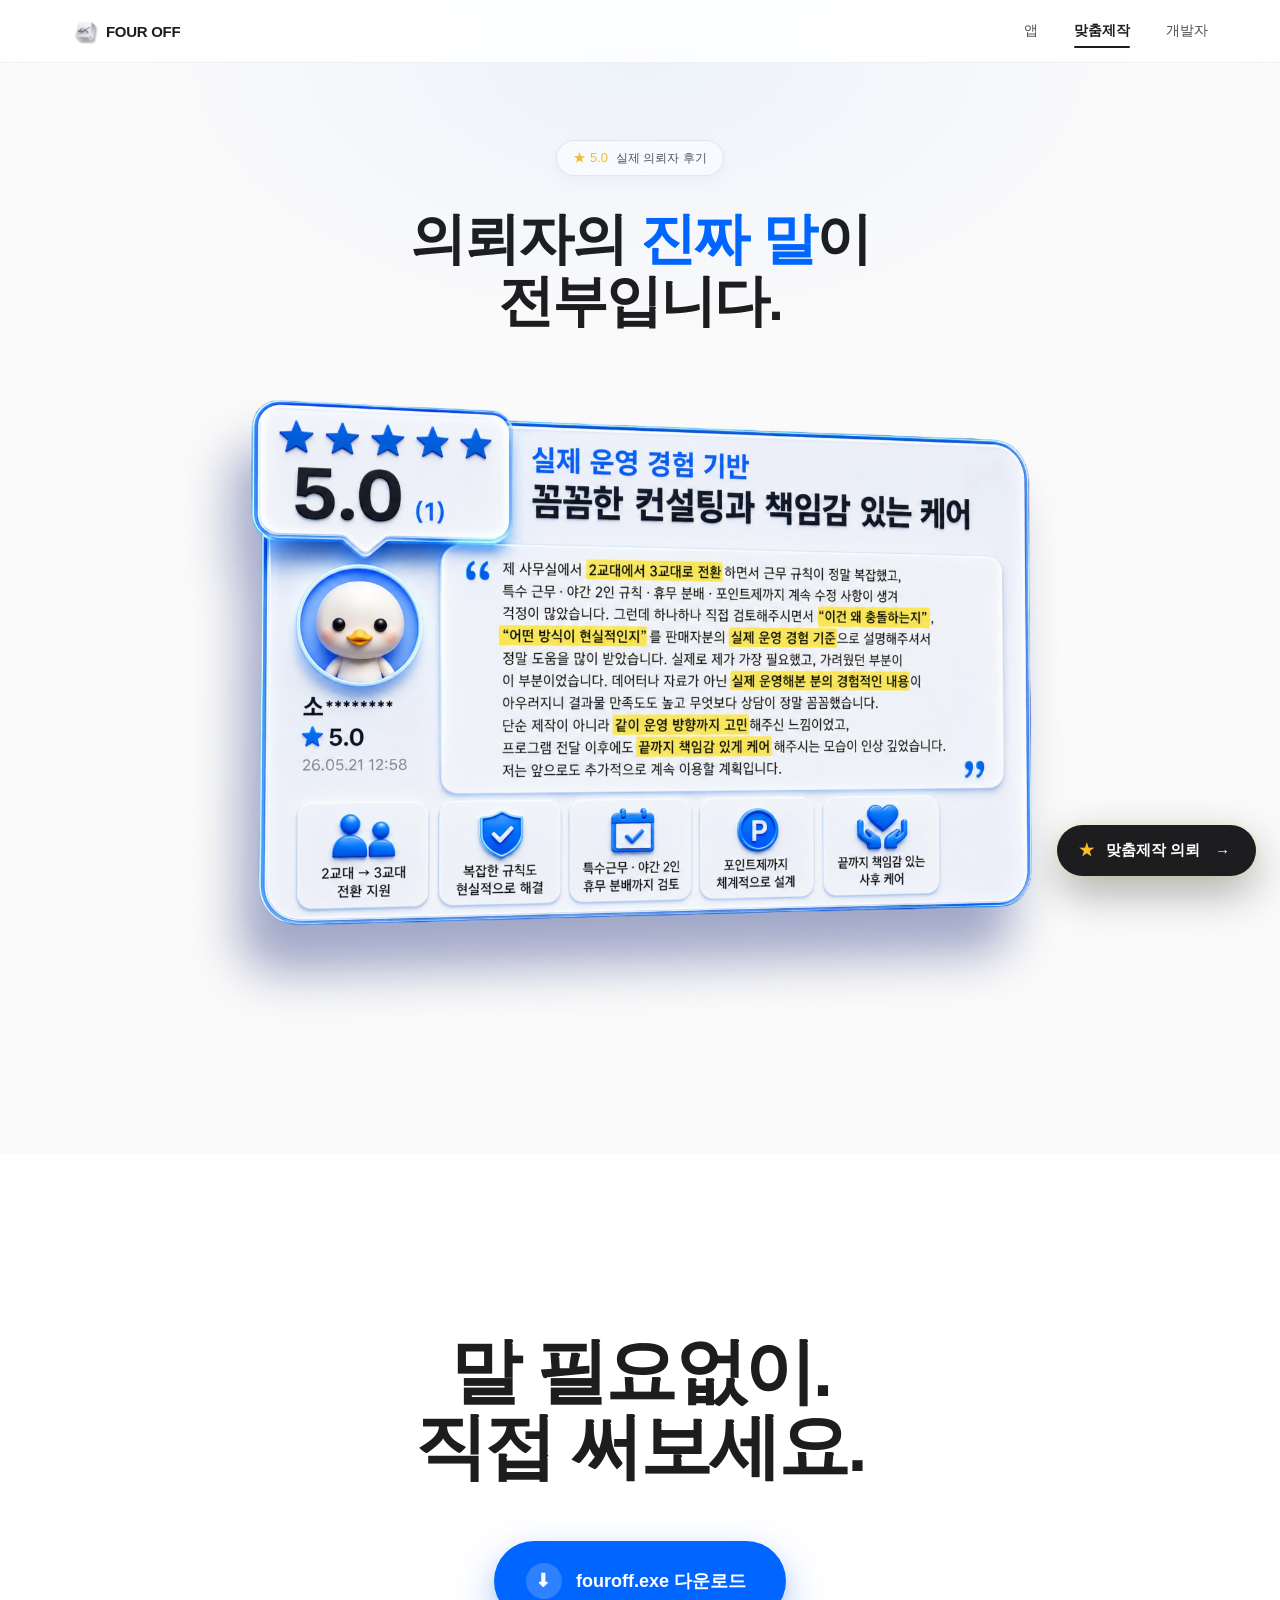
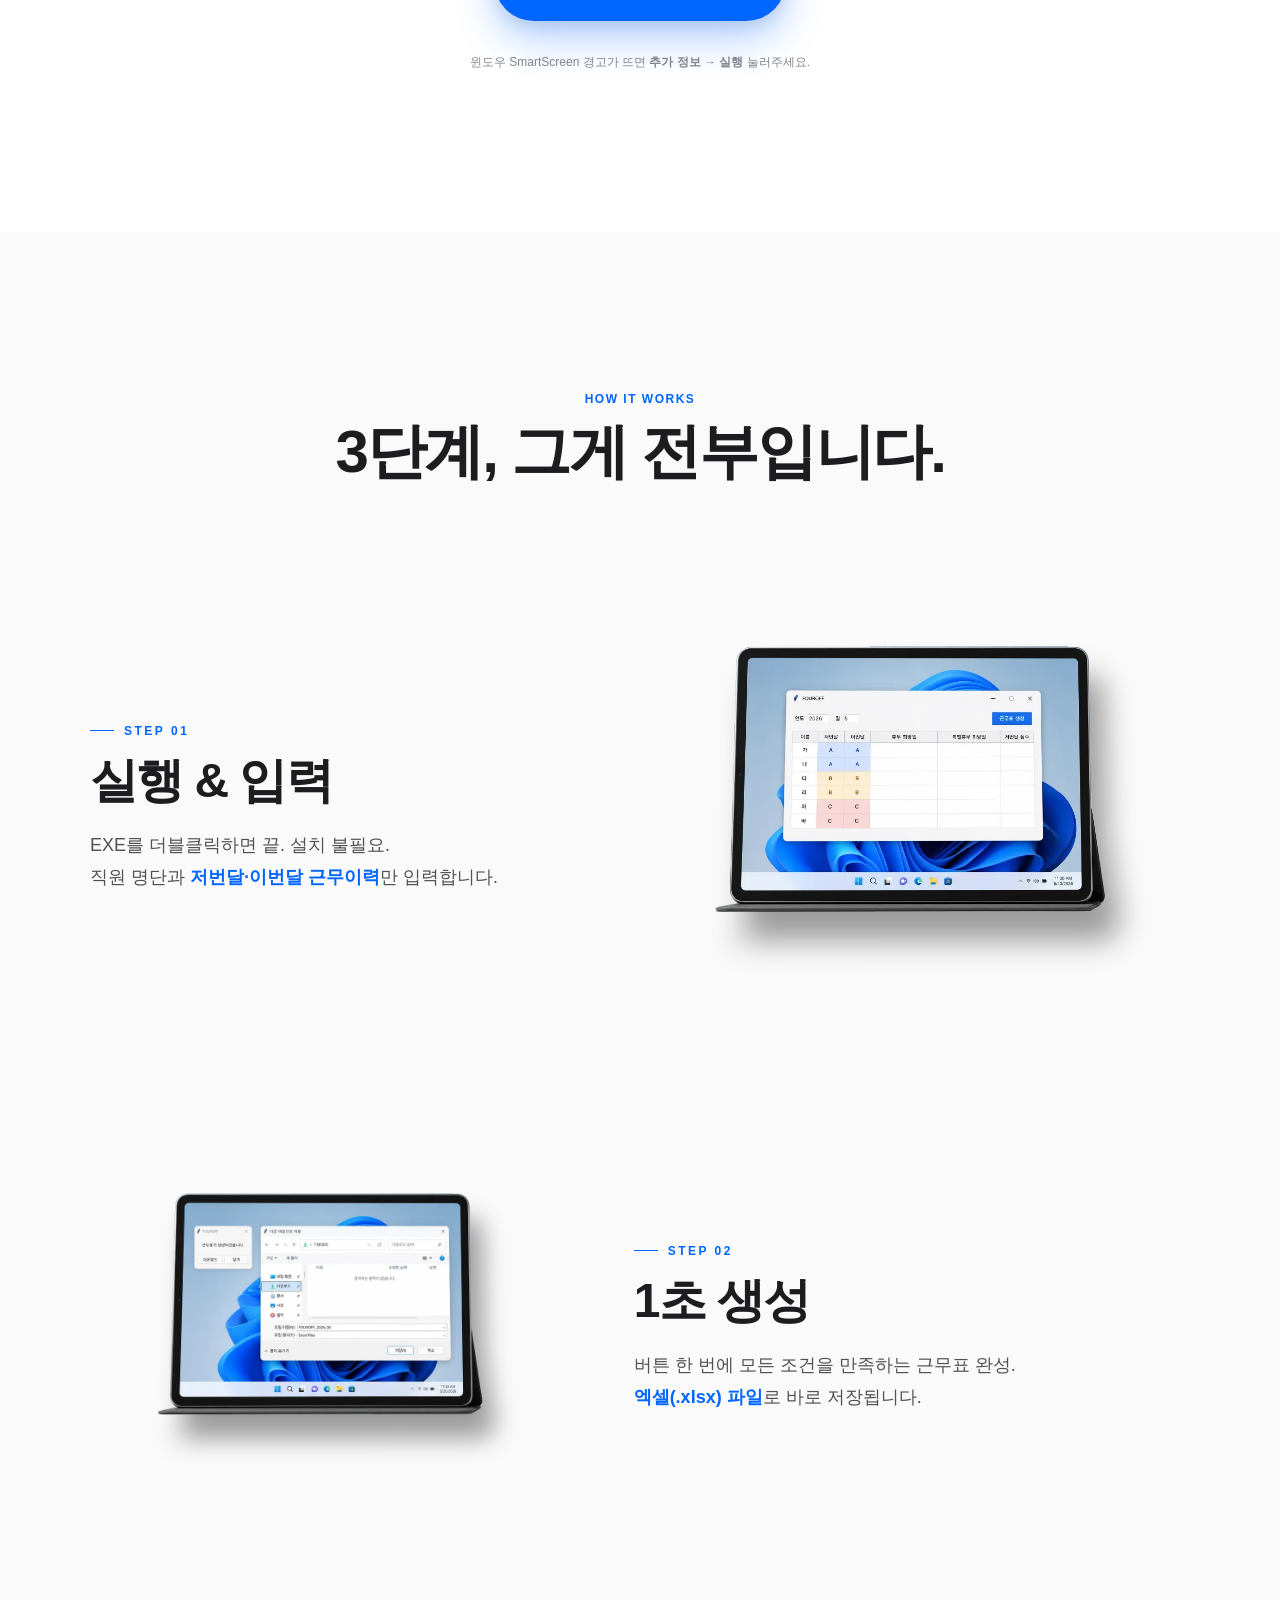
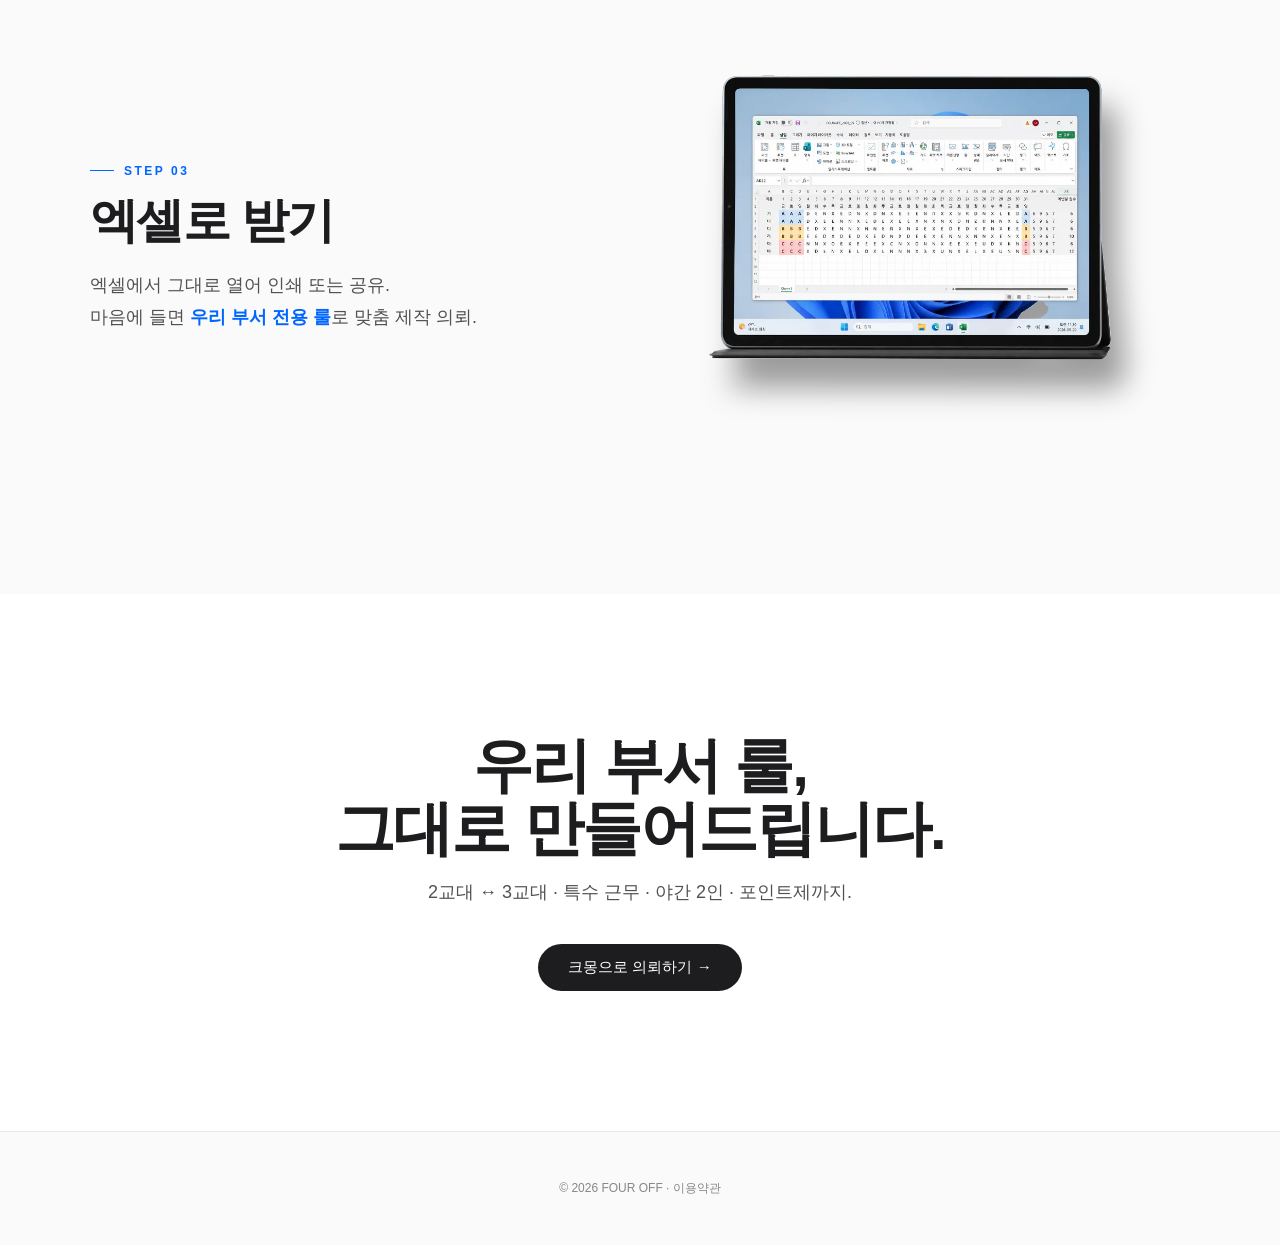
==== pages/custom.html @ 20e5b7c5 "remove tap-to-enter and scroll hints" ====
<!DOCTYPE html>
<html lang="ko">
<head>
<meta charset="utf-8">
<meta name="viewport" content="width=device-width, initial-scale=1">
<title>맞춤제작 | FOUR OFF</title>
<meta name="description" content="말 필요없이 직접 써보세요. 우리 부서 전용으로 맞춤 제작합니다.">
<link rel="icon" type="image/png" href="../images/web_icon.png">
<link rel="apple-touch-icon" href="../images/web_icon.png">
<style>
  *{margin:0;padding:0;box-sizing:border-box;}
  html,body{font-family:-apple-system,BlinkMacSystemFont,'SF Pro Display','Pretendard','Apple SD Gothic Neo',sans-serif;background:#fff;color:#1d1d1f;-webkit-font-smoothing:antialiased;}
  body{overflow-x:hidden;}
  a{text-decoration:none;color:inherit;}
  img{display:block;max-width:100%;}

  /* NAV */
  .main-nav{position:fixed;top:0;left:0;right:0;background:rgba(255,255,255,.85);backdrop-filter:blur(20px);-webkit-backdrop-filter:blur(20px);border-bottom:.5px solid rgba(0,0,0,.06);z-index:100;}
  .nav-inner{max-width:1200px;margin:0 auto;padding:16px 32px;display:flex;justify-content:space-between;align-items:center;}
  .nav-brand{display:flex;align-items:center;gap:8px;font-size:15px;font-weight:600;letter-spacing:-.3px;cursor:pointer;}
  .nav-brand img{width:26px;height:26px;}
  .nav-menu{display:flex;gap:36px;}
  .nav-menu a{font-size:14px;color:#515154;font-weight:500;cursor:pointer;transition:color .25s;position:relative;padding:6px 0;}
  .nav-menu a:hover{color:#1d1d1f;}
  .nav-menu a.active{color:#1d1d1f;font-weight:600;}
  .nav-menu a.active::after{content:"";position:absolute;left:0;right:0;bottom:-2px;height:2px;background:#1d1d1f;border-radius:1px;}

  /* 페이지 전체 fade-in */
  .page-fade{opacity:0;transition:opacity .8s ease;}
  .page-fade.in{opacity:1;}

  /* Hero: 후기 */
  .hero{min-height:100vh;padding:140px 32px 100px;background:#fafafa;display:flex;flex-direction:column;align-items:center;justify-content:center;position:relative;overflow:hidden;}
  .hero::before{content:"";position:absolute;top:-300px;left:50%;transform:translateX(-50%);width:1200px;height:700px;background:radial-gradient(ellipse, rgba(0,102,255,.05) 0%, transparent 60%);pointer-events:none;}
  .hero-tag{display:inline-flex;align-items:center;gap:8px;background:#fff;border:.5px solid #e8e8ed;padding:8px 16px;border-radius:980px;font-size:12px;color:#515154;margin-bottom:32px;box-shadow:0 4px 14px rgba(0,0,0,.04);}
  .hero-tag .star{color:#fbbf24;font-size:13px;}
  .hero-title{font-size:56px;font-weight:600;letter-spacing:-2px;line-height:1.1;color:#1d1d1f;text-align:center;margin-bottom:56px;}
  .hero-title .blue{color:#0066ff;}
  /* 후기 이미지: 투명 PNG 그대로, 어떤 프레임도 없음 */
  /* 로딩 중에도 자리 확보해서 레이아웃 흔들림 방지 */
  .review-frame{position:relative;max-width:1000px;width:100%;margin:0 auto;aspect-ratio:3/2;}
  .review-frame img{width:100%;height:100%;object-fit:contain;opacity:0;transition:opacity .6s ease;}
  .review-frame img.loaded{opacity:1;}

  /* 다운로드 섹션 - 간결하게 */
  .download-section{padding:180px 32px 160px;background:#fff;text-align:center;}
  .dl-headline{font-size:72px;font-weight:600;letter-spacing:-2.8px;line-height:1.05;margin-bottom:56px;color:#1d1d1f;}
  .dl-btn{display:inline-flex;align-items:center;gap:14px;background:#0066ff;color:#fff;padding:22px 40px 22px 32px;border-radius:980px;font-size:18px;font-weight:600;cursor:pointer;transition:all .3s;box-shadow:0 16px 40px rgba(0,102,255,.32), 0 6px 14px rgba(0,0,0,.08);position:relative;overflow:hidden;}
  .dl-btn:hover{background:#0052cc;transform:translateY(-2px);box-shadow:0 20px 50px rgba(0,102,255,.4), 0 8px 16px rgba(0,0,0,.1);}
  .dl-btn:active{transform:translateY(0);}
  .dl-btn .icon{width:36px;height:36px;background:rgba(255,255,255,.18);border-radius:50%;display:flex;align-items:center;justify-content:center;font-size:18px;animation:bounce 2s ease-in-out infinite;}
  @keyframes bounce{0%,100%{transform:translateY(0);}50%{transform:translateY(3px);}}
  .dl-note{margin-top:32px;font-size:12px;color:#86868b;line-height:1.6;}

  /* 작동원리 (EXE step) */
  .exe-intro{padding:160px 32px 80px;background:#fafafa;text-align:center;}
  .exe-tag{font-size:12px;color:#0066ff;letter-spacing:1.5px;font-weight:600;margin-bottom:14px;}
  .exe-title{font-size:60px;font-weight:600;letter-spacing:-2.2px;line-height:1.05;color:#1d1d1f;}

  .exe-wrap{padding:60px 32px 160px;background:#fafafa;}
  .exe-step{max-width:1100px;margin:0 auto 180px;display:grid;grid-template-columns:1fr 1.2fr;gap:80px;align-items:center;position:relative;}
  .exe-step:last-child{margin-bottom:0;}
  .exe-step.reverse .exe-step-text{order:2;}
  .exe-step.reverse .exe-step-img{order:1;}
  .exe-step-text{position:relative;}
  .exe-step-text .num{font-size:12px;color:#0066ff;letter-spacing:2.5px;font-weight:600;margin-bottom:18px;display:flex;align-items:center;gap:10px;}
  .exe-step-text .num::before{content:"";width:24px;height:1px;background:#0066ff;}
  .exe-step-text h3{font-size:48px;font-weight:600;letter-spacing:-1.6px;line-height:1.05;margin-bottom:24px;}
  .exe-step-text p{font-size:18px;color:#515154;line-height:1.75;}
  .exe-step-text p b{color:#0066ff;font-weight:600;}
  /* 이미지 크기 통일 — 고정 width + aspect-ratio로 모든 step 동일 크기 */
  .exe-step-img{display:flex;justify-content:center;align-items:center;}
  .exe-step-img-inner{width:100%;max-width:560px;aspect-ratio:3/2;display:flex;align-items:center;justify-content:center;overflow:hidden;}
  .exe-step-img-inner img{width:100%;height:100%;object-fit:contain;}
  /* fade in */
  .exe-step-text, .exe-step-img{opacity:0;transition:opacity .9s ease;}
  .exe-step.in .exe-step-text{opacity:1;}
  .exe-step.in .exe-step-img{opacity:1;transition-delay:.2s;}

  /* CTA */
  .cta-section{padding:140px 32px;background:#fff;text-align:center;}
  .cta-title{font-size:60px;font-weight:600;letter-spacing:-2px;line-height:1.05;margin-bottom:20px;}
  .cta-sub{font-size:18px;color:#515154;margin-bottom:40px;}
  .cta-btn{display:inline-block;background:#1d1d1f;color:#fff;padding:14px 30px;border-radius:980px;font-size:15px;font-weight:500;cursor:pointer;transition:all .2s;}
  .cta-btn:hover{background:#000;transform:translateY(-1px);}

  /* footer */
  .footer{padding:48px 32px;background:#fafafa;border-top:.5px solid #e8e8ed;text-align:center;font-size:12px;color:#86868b;}
  .footer a{color:inherit;text-decoration:none;transition:color .2s;}
  .footer a:hover{color:#1d1d1f;}

  /* balloon */
  .balloon{position:fixed;right:24px;bottom:24px;background:#1d1d1f;color:#fff;padding:16px 26px 16px 22px;border-radius:980px;font-size:15px;font-weight:600;display:flex;align-items:center;gap:12px;box-shadow:0 0 12px rgba(255,215,0,.15), 0 16px 44px rgba(0,0,0,.32);cursor:pointer;z-index:90;animation:balloonFloat 3s ease-in-out infinite;text-decoration:none;transition:box-shadow .4s ease;}
  .balloon:hover{box-shadow:0 0 30px rgba(255,215,0,.5), 0 16px 44px rgba(0,0,0,.32);}
  .balloon .star{color:#fbbf24;font-size:15px;}
  .balloon .arrow{font-size:15px;margin-left:3px;color:#fff;}
  @keyframes balloonFloat{0%,100%{transform:translateY(0);}50%{transform:translateY(-6px);}}

  @media(max-width:768px){
    .nav-inner{padding:14px 20px;}
    .nav-menu{gap:20px;}
    .nav-menu a{font-size:12px;}
    .hero{padding:100px 20px 80px;}
    .hero-title{font-size:32px;letter-spacing:-1.3px;margin-bottom:40px;}
    .download-section{padding:100px 20px 100px;}
    .dl-headline{font-size:40px;letter-spacing:-1.6px;}
    .dl-btn{padding:18px 28px 18px 22px;font-size:15px;}
    .dl-btn .icon{width:30px;height:30px;font-size:15px;}
    .exe-intro{padding:80px 20px 50px;}
    .exe-title{font-size:32px;letter-spacing:-1.2px;}
    .exe-wrap{padding:40px 20px 100px;}
    .exe-step{grid-template-columns:1fr;gap:32px;margin-bottom:100px;}
    .exe-step.reverse .exe-step-text{order:1;}
    .exe-step.reverse .exe-step-img{order:2;}
    .exe-step-text h3{font-size:30px;letter-spacing:-1.2px;}
    .exe-step-text p{font-size:15px;}
    .cta-title{font-size:36px;}
    .balloon{right:16px;bottom:16px;padding:14px 22px 14px 18px;font-size:13px;}
  }
</style>
</head>
<body>

<!-- NAV -->
<nav class="main-nav">
  <div class="nav-inner">
    <a href="../index.html" class="nav-brand">
      <img src="../images/web_logo_white.webp" alt="">
      <span>FOUR OFF</span>
    </a>
    <div class="nav-menu">
      <a href="../index.html">앱</a>
      <a href="custom.html" class="active">맞춤제작</a>
      <a href="developer.html">개발자</a>
    </div>
  </div>
</nav>

<!-- 페이지 전체를 fade-in 대상으로 -->
<div class="page-fade" id="pageFade">

  <!-- Hero: 후기 -->
  <section class="hero">
    <div class="hero-tag">
      <span class="star">★ 5.0</span>
      <span>실제 의뢰자 후기</span>
    </div>
    <h1 class="hero-title">의뢰자의 <span class="blue">진짜 말</span>이<br>전부입니다.</h1>
    <div class="review-frame">
      <img src="../images/web_review_1.webp" alt="크몽 5.0 후기" onload="this.classList.add('loaded')">
    </div>
  </section>

  <!-- 다운로드 섹션 -->
  <section class="download-section">
    <h2 class="dl-headline">말 필요없이.<br>직접 써보세요.</h2>

    <a href="../exe/fouroff.exe" download class="dl-btn">
      <span class="icon">⬇</span>
      <span>fouroff.exe 다운로드</span>
    </a>

    <p class="dl-note">
      윈도우 SmartScreen 경고가 뜨면 <b>추가 정보 → 실행</b> 눌러주세요.
    </p>
  </section>

  <!-- 작동원리 STEP -->
  <section class="exe-intro">
    <div class="exe-tag">HOW IT WORKS</div>
    <h2 class="exe-title">3단계, 그게 전부입니다.</h2>
  </section>

  <section class="exe-wrap">

    <div class="exe-step">
      <div class="exe-step-text">
        <div class="num">STEP 01</div>
        <h3>실행 & 입력</h3>
        <p>EXE를 더블클릭하면 끝. 설치 불필요.<br>직원 명단과 <b>저번달·이번달 근무이력</b>만 입력합니다.</p>
      </div>
      <div class="exe-step-img"><div class="exe-step-img-inner"><img src="../images/web_exe_step1.webp" alt="EXE 실행"></div></div>
    </div>

    <div class="exe-step reverse">
      <div class="exe-step-text">
        <div class="num">STEP 02</div>
        <h3>1초 생성</h3>
        <p>버튼 한 번에 모든 조건을 만족하는 근무표 완성.<br><b>엑셀(.xlsx) 파일</b>로 바로 저장됩니다.</p>
      </div>
      <div class="exe-step-img"><div class="exe-step-img-inner"><img src="../images/web_exe_step2.webp" alt="근무표 생성"></div></div>
    </div>

    <div class="exe-step">
      <div class="exe-step-text">
        <div class="num">STEP 03</div>
        <h3>엑셀로 받기</h3>
        <p>엑셀에서 그대로 열어 인쇄 또는 공유.<br>마음에 들면 <b>우리 부서 전용 룰</b>로 맞춤 제작 의뢰.</p>
      </div>
      <div class="exe-step-img"><div class="exe-step-img-inner"><img src="../images/web_exe_step3.webp" alt="엑셀 결과"></div></div>
    </div>

  </section>

  <!-- CTA -->
  <section class="cta-section">
    <h2 class="cta-title">우리 부서 룰,<br>그대로 만들어드립니다.</h2>
    <p class="cta-sub">2교대 ↔ 3교대 · 특수 근무 · 야간 2인 · 포인트제까지.</p>
    <a href="https://kmong.com/@%ED%8F%AC%EC%98%A4%ED%94%84" target="_blank" class="cta-btn">크몽으로 의뢰하기 →</a>
  </section>

  <!-- footer -->
  <footer class="footer">
    © 2026 FOUR OFF · <a href="terms.html">이용약관</a>
  </footer>

</div>

<!-- balloon -->
<a href="https://kmong.com/@%ED%8F%AC%EC%98%A4%ED%94%84" target="_blank" class="balloon">
  <span class="star">★</span>
  <span>맞춤제작 의뢰</span>
  <span class="arrow">→</span>
</a>

<script>
  // 페이지 진입 시 전체 fade-in
  window.addEventListener('DOMContentLoaded', () => {
    requestAnimationFrame(() => {
      document.getElementById('pageFade').classList.add('in');
    });
  });

  // exe step fade-in on scroll
  const steps = document.querySelectorAll('.exe-step');
  const stepIo = new IntersectionObserver((entries) => {
    entries.forEach(entry => {
      if (entry.isIntersecting) {
        entry.target.classList.add('in');
        stepIo.unobserve(entry.target);
      }
    });
  }, { threshold: 0.2 });
  steps.forEach(s => stepIo.observe(s));
</script>

</body>
</html>
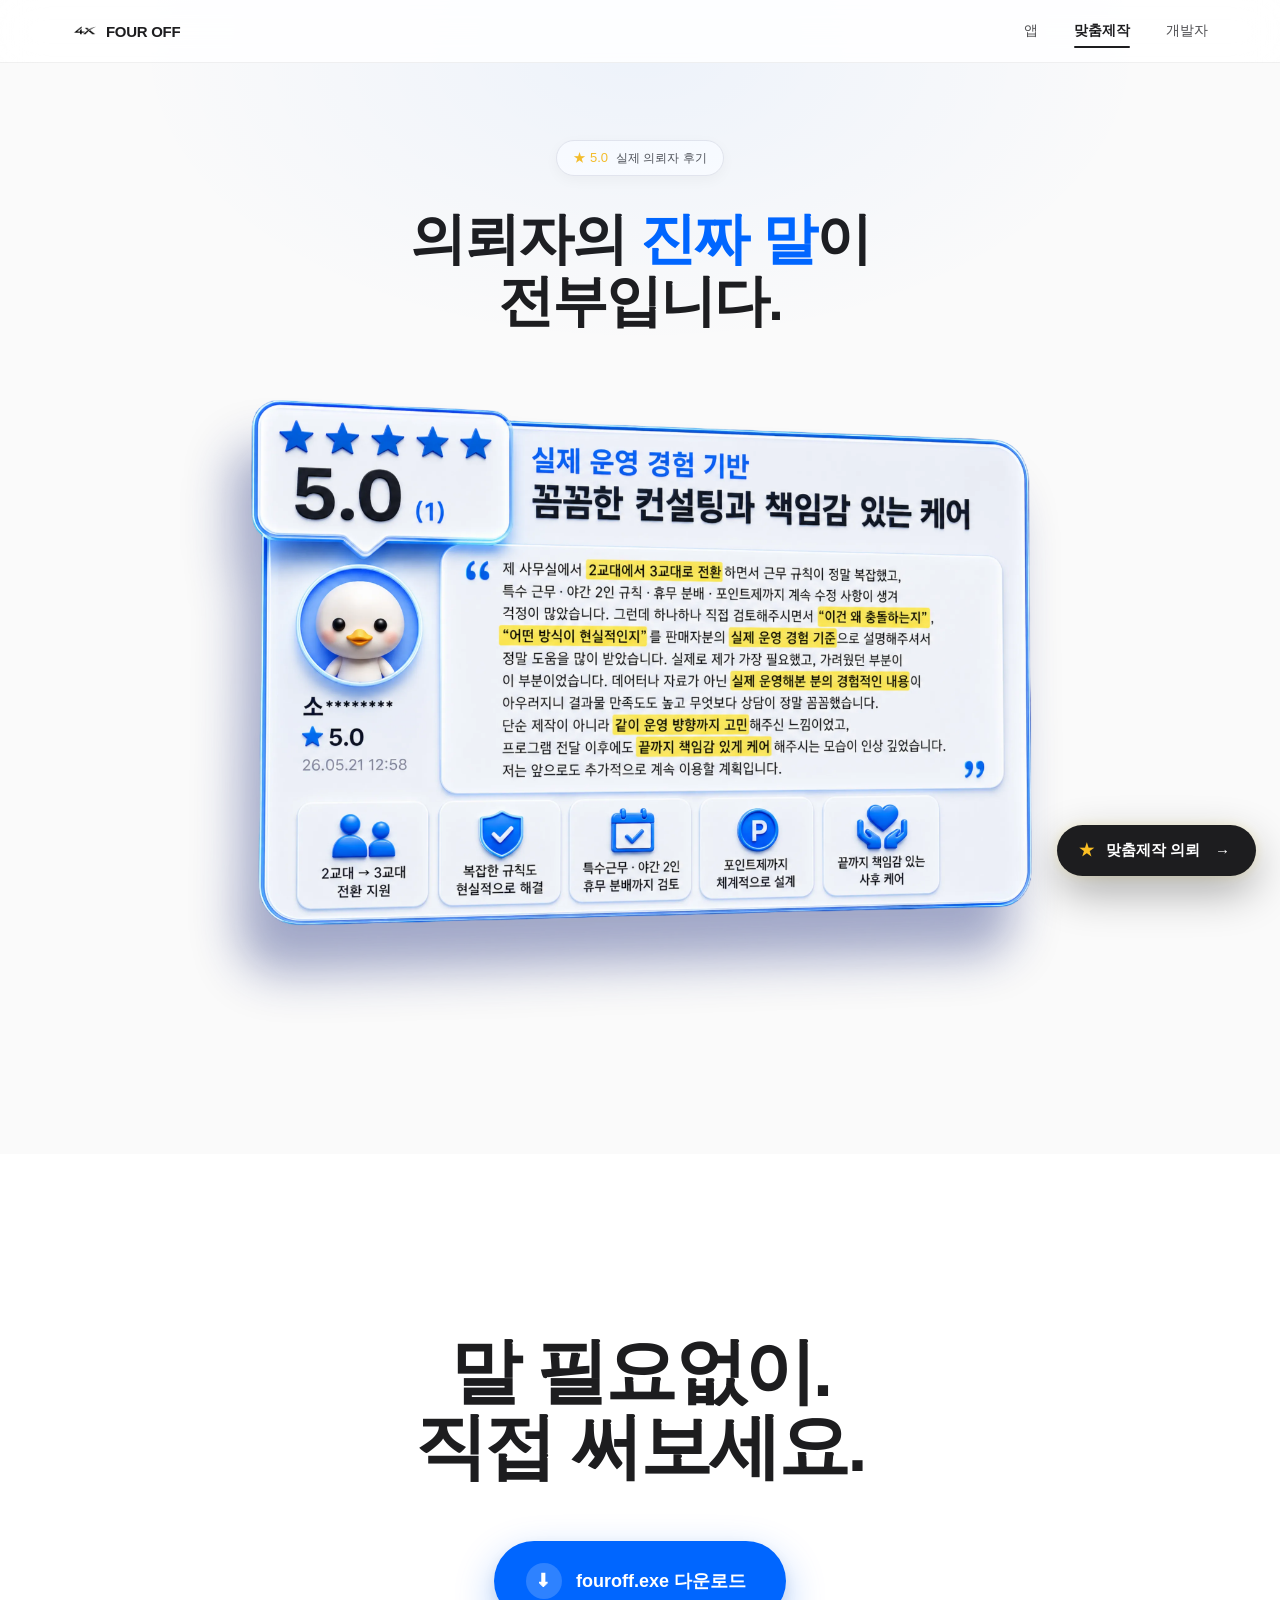
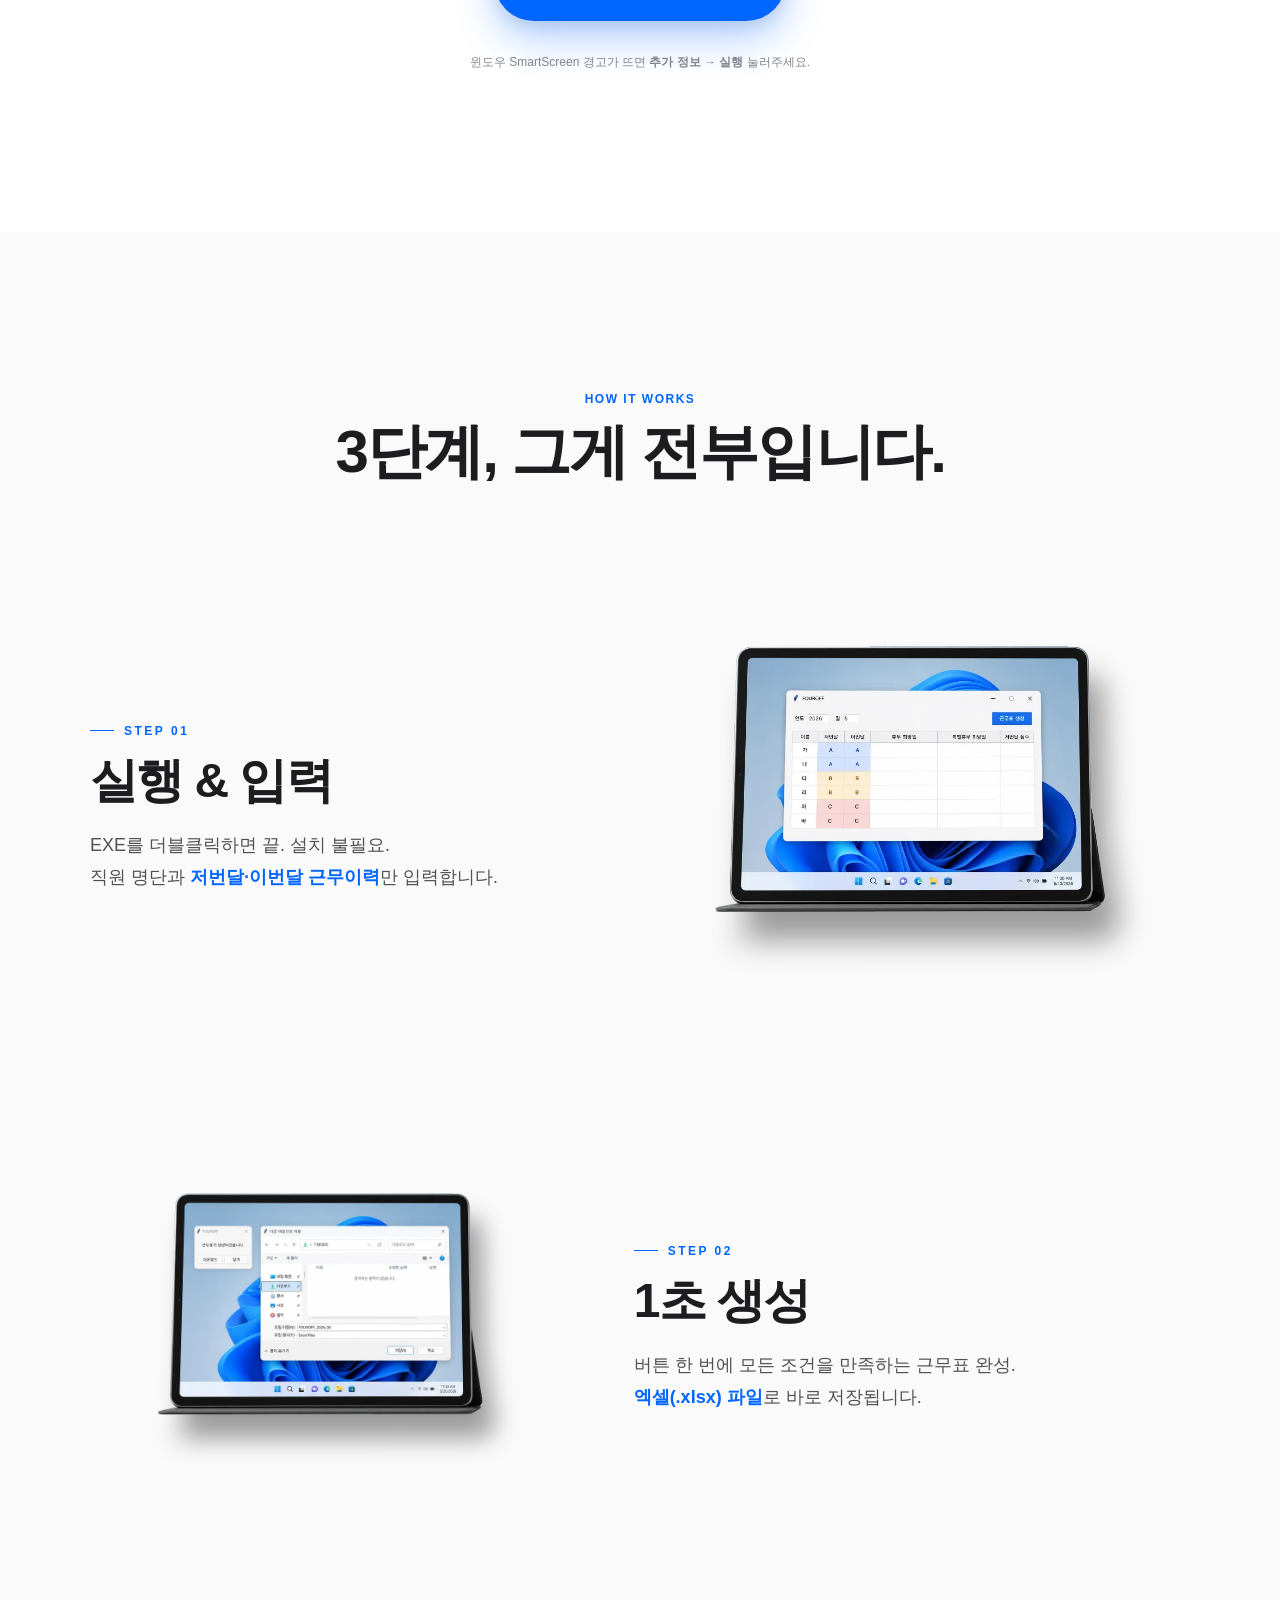
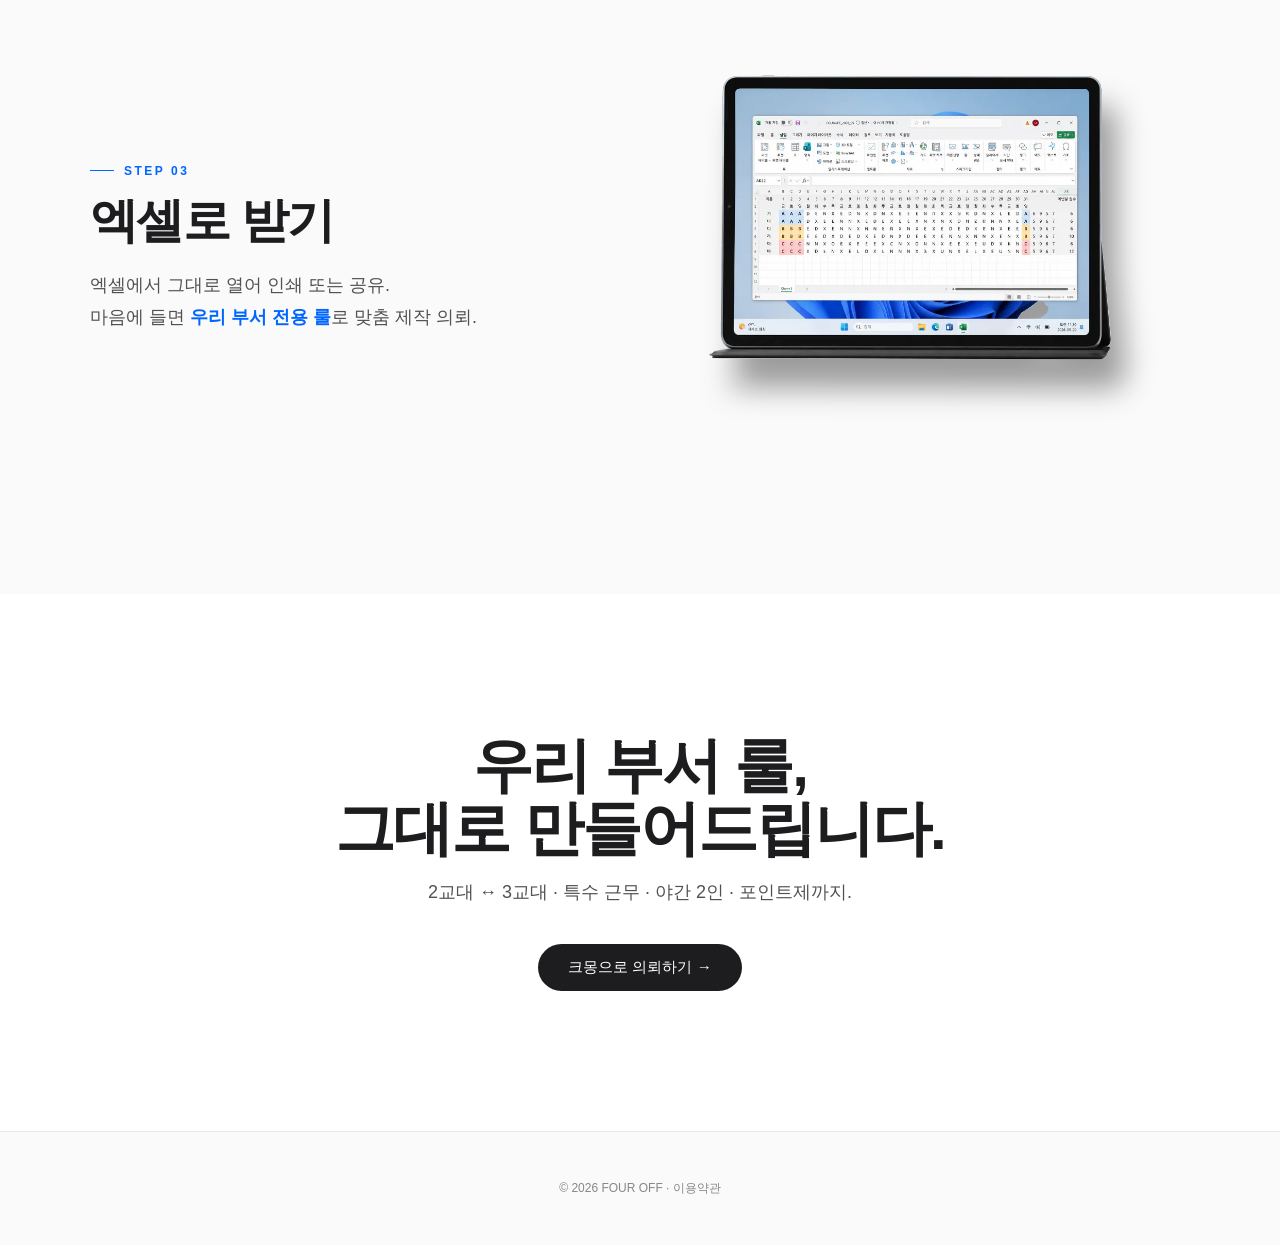
==== commit 9bde69fa: "update" ====
--- a/pages/custom.html
+++ b/pages/custom.html
@@ -125,7 +125,7 @@
 <nav class="main-nav">
   <div class="nav-inner">
     <a href="../index.html" class="nav-brand">
-      <img src="../images/web_logo_white.webp" alt="">
+      <img src="../images/web_icon.png" alt="">
       <span>FOUR OFF</span>
     </a>
     <div class="nav-menu">
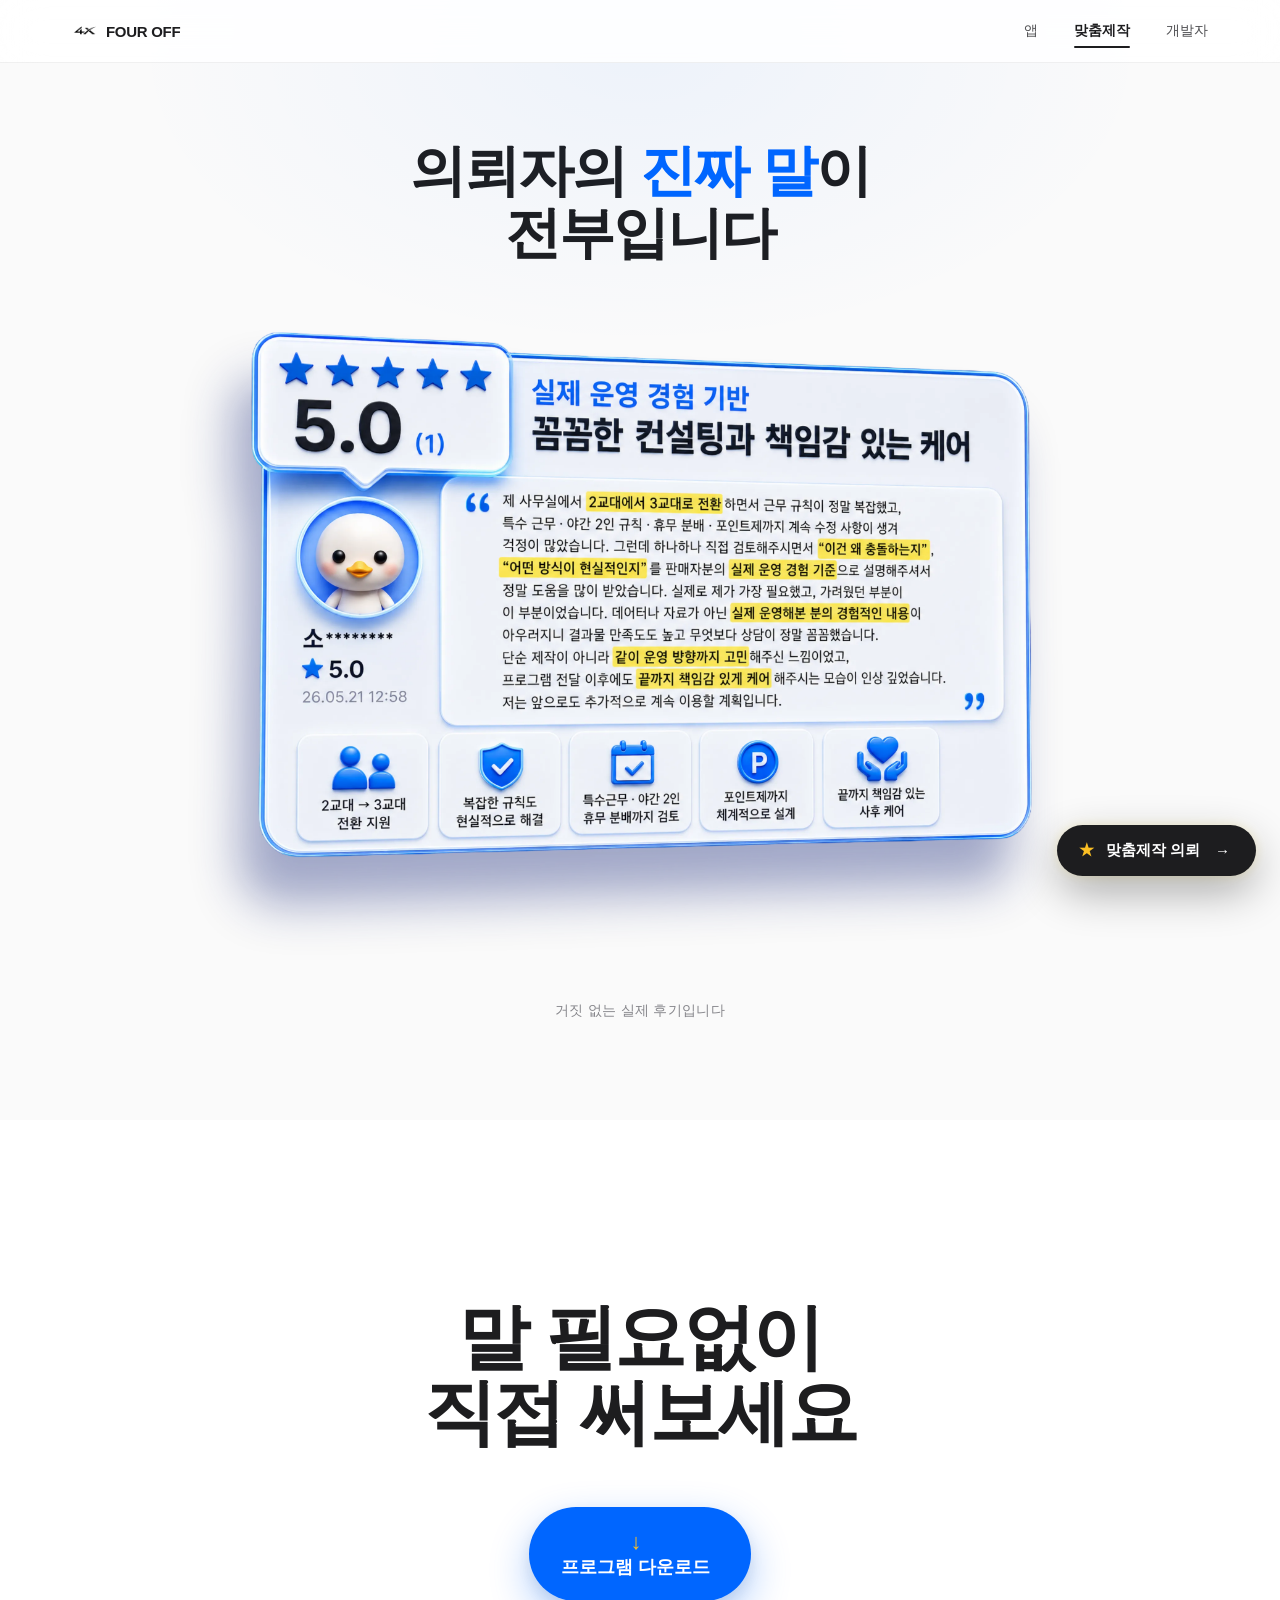
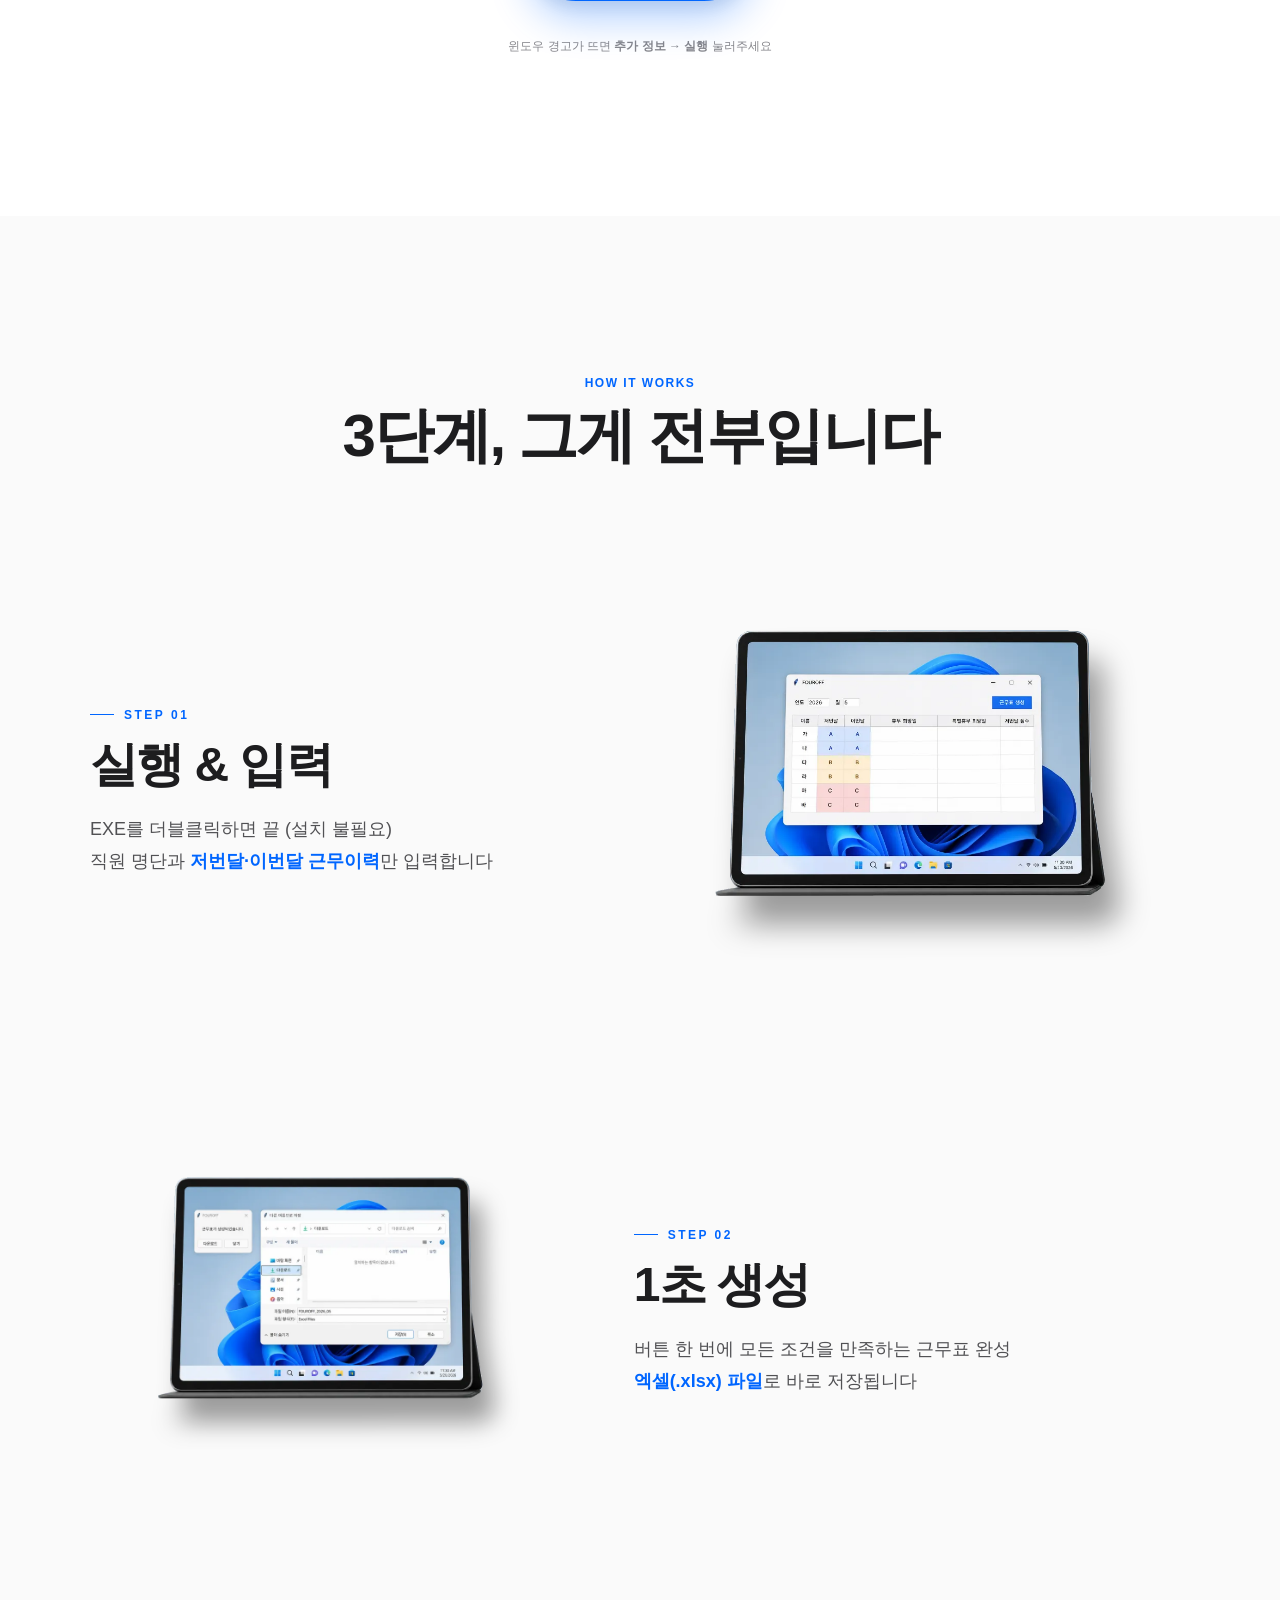
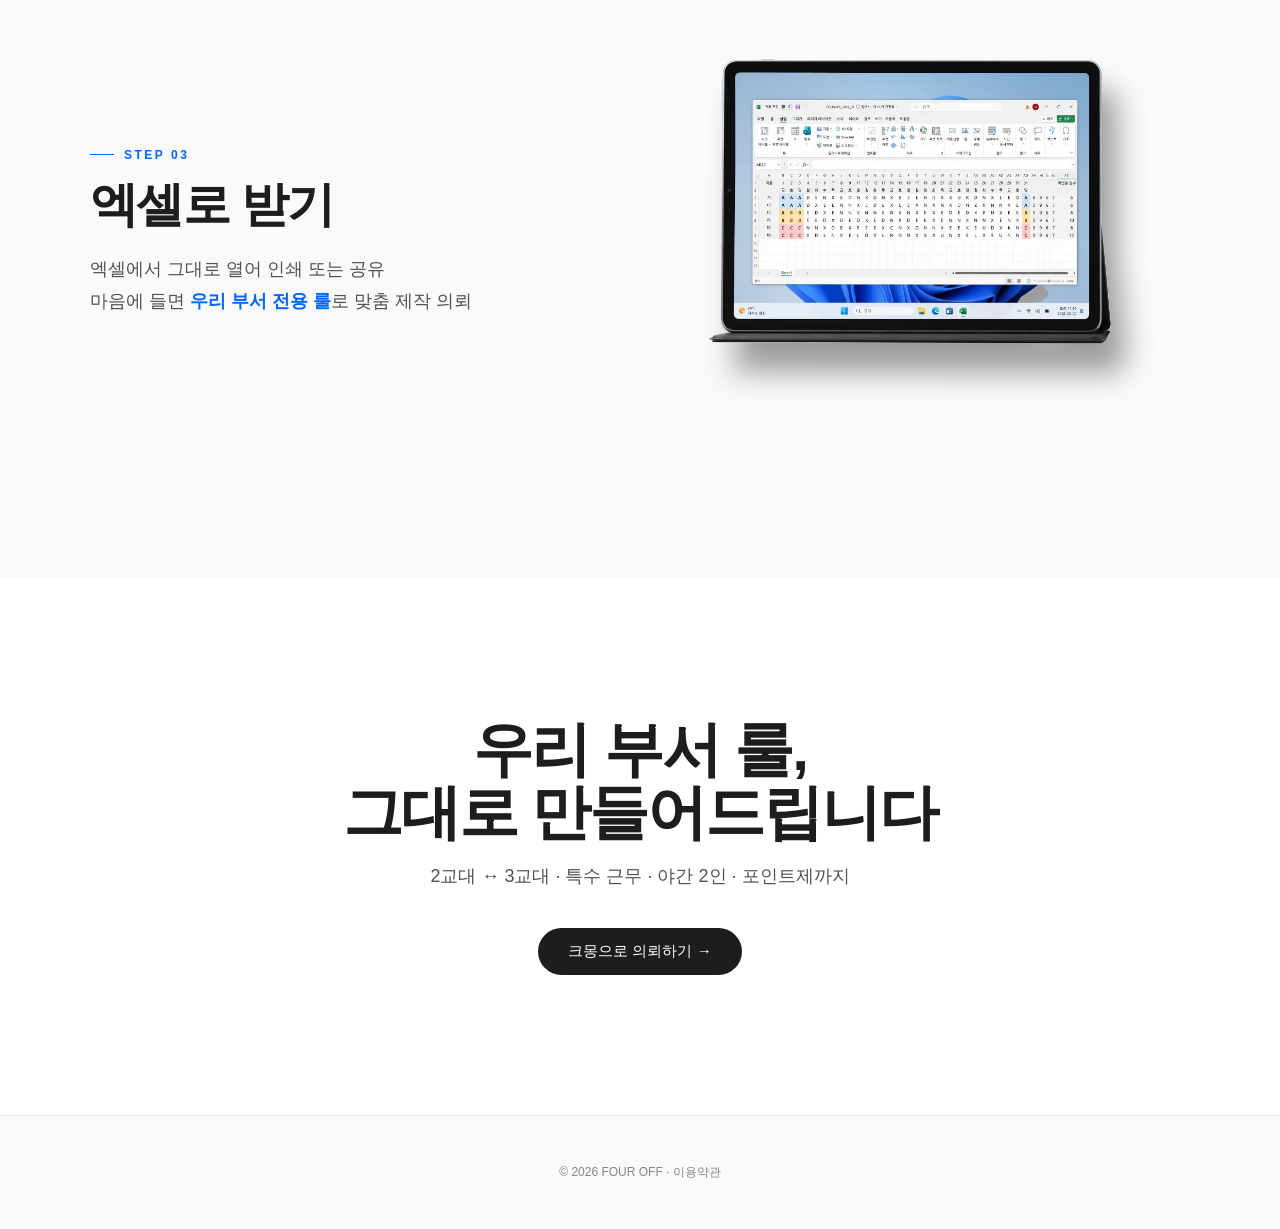
==== commit ed379032: "update" ====
--- a/pages/custom.html
+++ b/pages/custom.html
@@ -4,7 +4,7 @@
 <meta charset="utf-8">
 <meta name="viewport" content="width=device-width, initial-scale=1">
 <title>맞춤제작 | FOUR OFF</title>
-<meta name="description" content="말 필요없이 직접 써보세요. 우리 부서 전용으로 맞춤 제작합니다.">
+<meta name="description" content="말 필요없이 직접 써보세요, 우리 부서 전용으로 맞춤 제작합니다">
 <link rel="icon" type="image/png" href="../images/web_icon.png">
 <link rel="apple-touch-icon" href="../images/web_icon.png">
 <style>
@@ -41,16 +41,27 @@
   .review-frame{position:relative;max-width:1000px;width:100%;margin:0 auto;aspect-ratio:3/2;}
   .review-frame img{width:100%;height:100%;object-fit:contain;opacity:0;transition:opacity .6s ease;}
   .review-frame img.loaded{opacity:1;}
+  .review-caption{text-align:center;font-size:14px;color:#86868b;letter-spacing:.3px;margin-top:16px;font-weight:500;}
 
   /* 다운로드 섹션 - 간결하게 */
   .download-section{padding:180px 32px 160px;background:#fff;text-align:center;}
   .dl-headline{font-size:72px;font-weight:600;letter-spacing:-2.8px;line-height:1.05;margin-bottom:56px;color:#1d1d1f;}
-  .dl-btn{display:inline-flex;align-items:center;gap:14px;background:#0066ff;color:#fff;padding:22px 40px 22px 32px;border-radius:980px;font-size:18px;font-weight:600;cursor:pointer;transition:all .3s;box-shadow:0 16px 40px rgba(0,102,255,.32), 0 6px 14px rgba(0,0,0,.08);position:relative;overflow:hidden;}
+  .dl-btn{display:inline-flex;align-items:center;gap:14px;background:#0066ff;color:#fff;padding:22px 40px 22px 32px;border-radius:980px;font-size:18px;font-weight:600;cursor:pointer;transition:all .3s;box-shadow:0 16px 40px rgba(0,102,255,.32), 0 6px 14px rgba(0,0,0,.08);position:relative;overflow:hidden;border:none;text-decoration:none;}
   .dl-btn:hover{background:#0052cc;transform:translateY(-2px);box-shadow:0 20px 50px rgba(0,102,255,.4), 0 8px 16px rgba(0,0,0,.1);}
   .dl-btn:active{transform:translateY(0);}
-  .dl-btn .icon{width:36px;height:36px;background:rgba(255,255,255,.18);border-radius:50%;display:flex;align-items:center;justify-content:center;font-size:18px;animation:bounce 2s ease-in-out infinite;}
+  .dl-btn.disabled{cursor:not-allowed;opacity:.85;}
+  .dl-btn.disabled:hover{background:#0066ff;transform:none;box-shadow:0 16px 40px rgba(0,102,255,.32), 0 6px 14px rgba(0,0,0,.08);}
+  .dl-btn .icon{color:#fbbf24;font-size:22px;font-weight:700;display:flex;align-items:center;justify-content:center;animation:bounce 2s ease-in-out infinite;}
+  .dl-btn.disabled .icon{animation:none;}
   @keyframes bounce{0%,100%{transform:translateY(0);}50%{transform:translateY(3px);}}
   .dl-note{margin-top:32px;font-size:12px;color:#86868b;line-height:1.6;}
+
+  /* 디바이스 분기 */
+  .dl-pc{display:inline-block;}
+  .dl-mobile{display:none;}
+  body.is-mobile .dl-pc{display:none;}
+  body.is-mobile .dl-mobile{display:inline-block;}
+  body.is-mobile .dl-note{display:none;}
 
   /* 작동원리 (EXE step) */
   .exe-intro{padding:160px 32px 80px;background:#fafafa;text-align:center;}
@@ -141,34 +152,36 @@
 
   <!-- Hero: 후기 -->
   <section class="hero">
-    <div class="hero-tag">
-      <span class="star">★ 5.0</span>
-      <span>실제 의뢰자 후기</span>
-    </div>
-    <h1 class="hero-title">의뢰자의 <span class="blue">진짜 말</span>이<br>전부입니다.</h1>
+    <h1 class="hero-title">의뢰자의 <span class="blue">진짜 말</span>이<br>전부입니다</h1>
     <div class="review-frame">
       <img src="../images/web_review_1.webp" alt="크몽 5.0 후기" onload="this.classList.add('loaded')">
     </div>
+    <p class="review-caption">거짓 없는 실제 후기입니다</p>
   </section>
 
   <!-- 다운로드 섹션 -->
   <section class="download-section">
-    <h2 class="dl-headline">말 필요없이.<br>직접 써보세요.</h2>
-
-    <a href="../exe/fouroff.exe" download class="dl-btn">
-      <span class="icon">⬇</span>
-      <span>fouroff.exe 다운로드</span>
+    <h2 class="dl-headline">말 필요없이<br>직접 써보세요</h2>
+
+    <a href="../exe/fouroff.exe" download class="dl-btn dl-pc">
+      <span class="icon">↓</span>
+      <span>프로그램 다운로드</span>
     </a>
 
+    <span class="dl-btn dl-mobile disabled">
+      <span class="icon">✕</span>
+      <span>PC 에서만 다운로드 가능</span>
+    </span>
+
     <p class="dl-note">
-      윈도우 SmartScreen 경고가 뜨면 <b>추가 정보 → 실행</b> 눌러주세요.
+      윈도우 경고가 뜨면 <b>추가 정보 → 실행</b> 눌러주세요
     </p>
   </section>
 
   <!-- 작동원리 STEP -->
   <section class="exe-intro">
     <div class="exe-tag">HOW IT WORKS</div>
-    <h2 class="exe-title">3단계, 그게 전부입니다.</h2>
+    <h2 class="exe-title">3단계, 그게 전부입니다</h2>
   </section>
 
   <section class="exe-wrap">
@@ -177,7 +190,7 @@
       <div class="exe-step-text">
         <div class="num">STEP 01</div>
         <h3>실행 & 입력</h3>
-        <p>EXE를 더블클릭하면 끝. 설치 불필요.<br>직원 명단과 <b>저번달·이번달 근무이력</b>만 입력합니다.</p>
+        <p>EXE를 더블클릭하면 끝 (설치 불필요)<br>직원 명단과 <b>저번달·이번달 근무이력</b>만 입력합니다</p>
       </div>
       <div class="exe-step-img"><div class="exe-step-img-inner"><img src="../images/web_exe_step1.webp" alt="EXE 실행"></div></div>
     </div>
@@ -186,7 +199,7 @@
       <div class="exe-step-text">
         <div class="num">STEP 02</div>
         <h3>1초 생성</h3>
-        <p>버튼 한 번에 모든 조건을 만족하는 근무표 완성.<br><b>엑셀(.xlsx) 파일</b>로 바로 저장됩니다.</p>
+        <p>버튼 한 번에 모든 조건을 만족하는 근무표 완성<br><b>엑셀(.xlsx) 파일</b>로 바로 저장됩니다</p>
       </div>
       <div class="exe-step-img"><div class="exe-step-img-inner"><img src="../images/web_exe_step2.webp" alt="근무표 생성"></div></div>
     </div>
@@ -195,7 +208,7 @@
       <div class="exe-step-text">
         <div class="num">STEP 03</div>
         <h3>엑셀로 받기</h3>
-        <p>엑셀에서 그대로 열어 인쇄 또는 공유.<br>마음에 들면 <b>우리 부서 전용 룰</b>로 맞춤 제작 의뢰.</p>
+        <p>엑셀에서 그대로 열어 인쇄 또는 공유<br>마음에 들면 <b>우리 부서 전용 룰</b>로 맞춤 제작 의뢰</p>
       </div>
       <div class="exe-step-img"><div class="exe-step-img-inner"><img src="../images/web_exe_step3.webp" alt="엑셀 결과"></div></div>
     </div>
@@ -204,8 +217,8 @@
 
   <!-- CTA -->
   <section class="cta-section">
-    <h2 class="cta-title">우리 부서 룰,<br>그대로 만들어드립니다.</h2>
-    <p class="cta-sub">2교대 ↔ 3교대 · 특수 근무 · 야간 2인 · 포인트제까지.</p>
+    <h2 class="cta-title">우리 부서 룰,<br>그대로 만들어드립니다</h2>
+    <p class="cta-sub">2교대 ↔ 3교대 · 특수 근무 · 야간 2인 · 포인트제까지</p>
     <a href="https://kmong.com/@%ED%8F%AC%EC%98%A4%ED%94%84" target="_blank" class="cta-btn">크몽으로 의뢰하기 →</a>
   </section>
 
@@ -224,6 +237,10 @@
 </a>
 
 <script>
+  // 디바이스 분기 (모바일이면 is-mobile 클래스)
+  const isMobile = /Android|webOS|iPhone|iPad|iPod|BlackBerry|IEMobile|Opera Mini/i.test(navigator.userAgent) || window.innerWidth <= 768;
+  if (isMobile) document.body.classList.add('is-mobile');
+
   // 페이지 진입 시 전체 fade-in
   window.addEventListener('DOMContentLoaded', () => {
     requestAnimationFrame(() => {
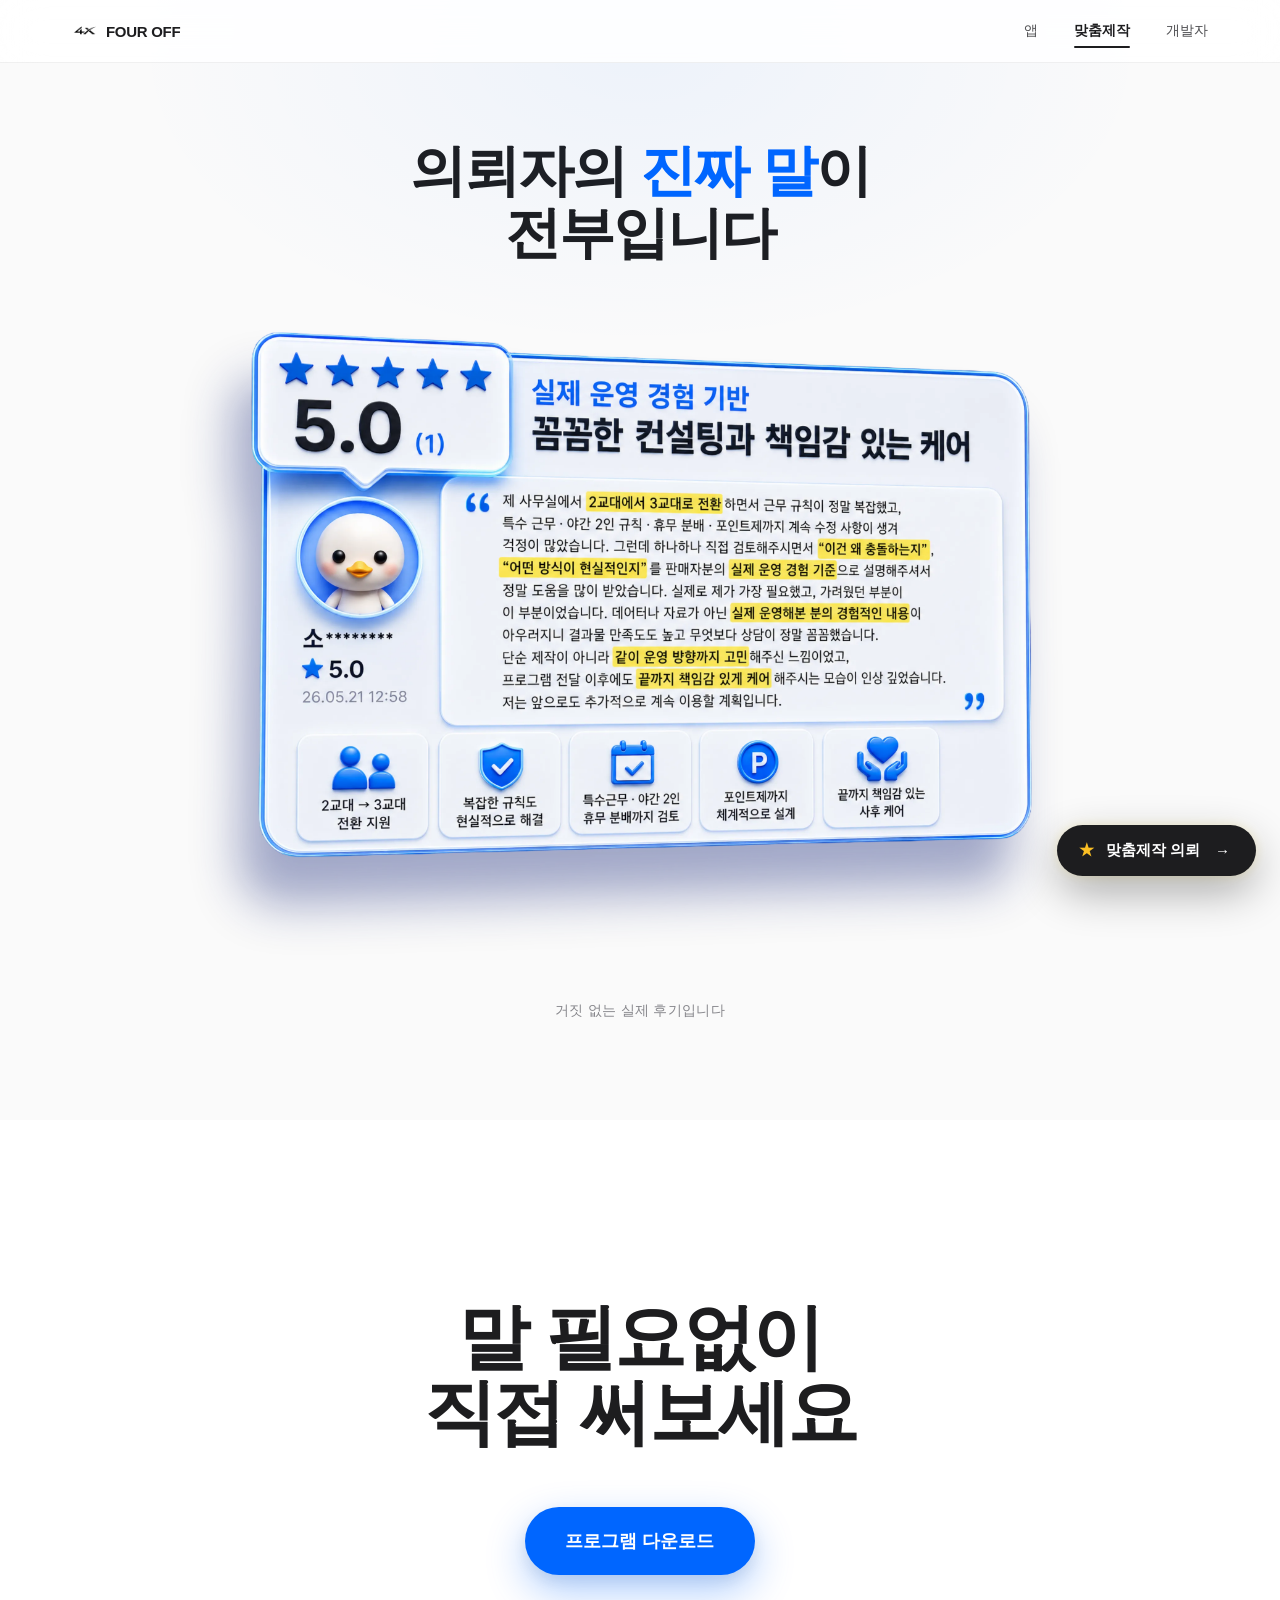
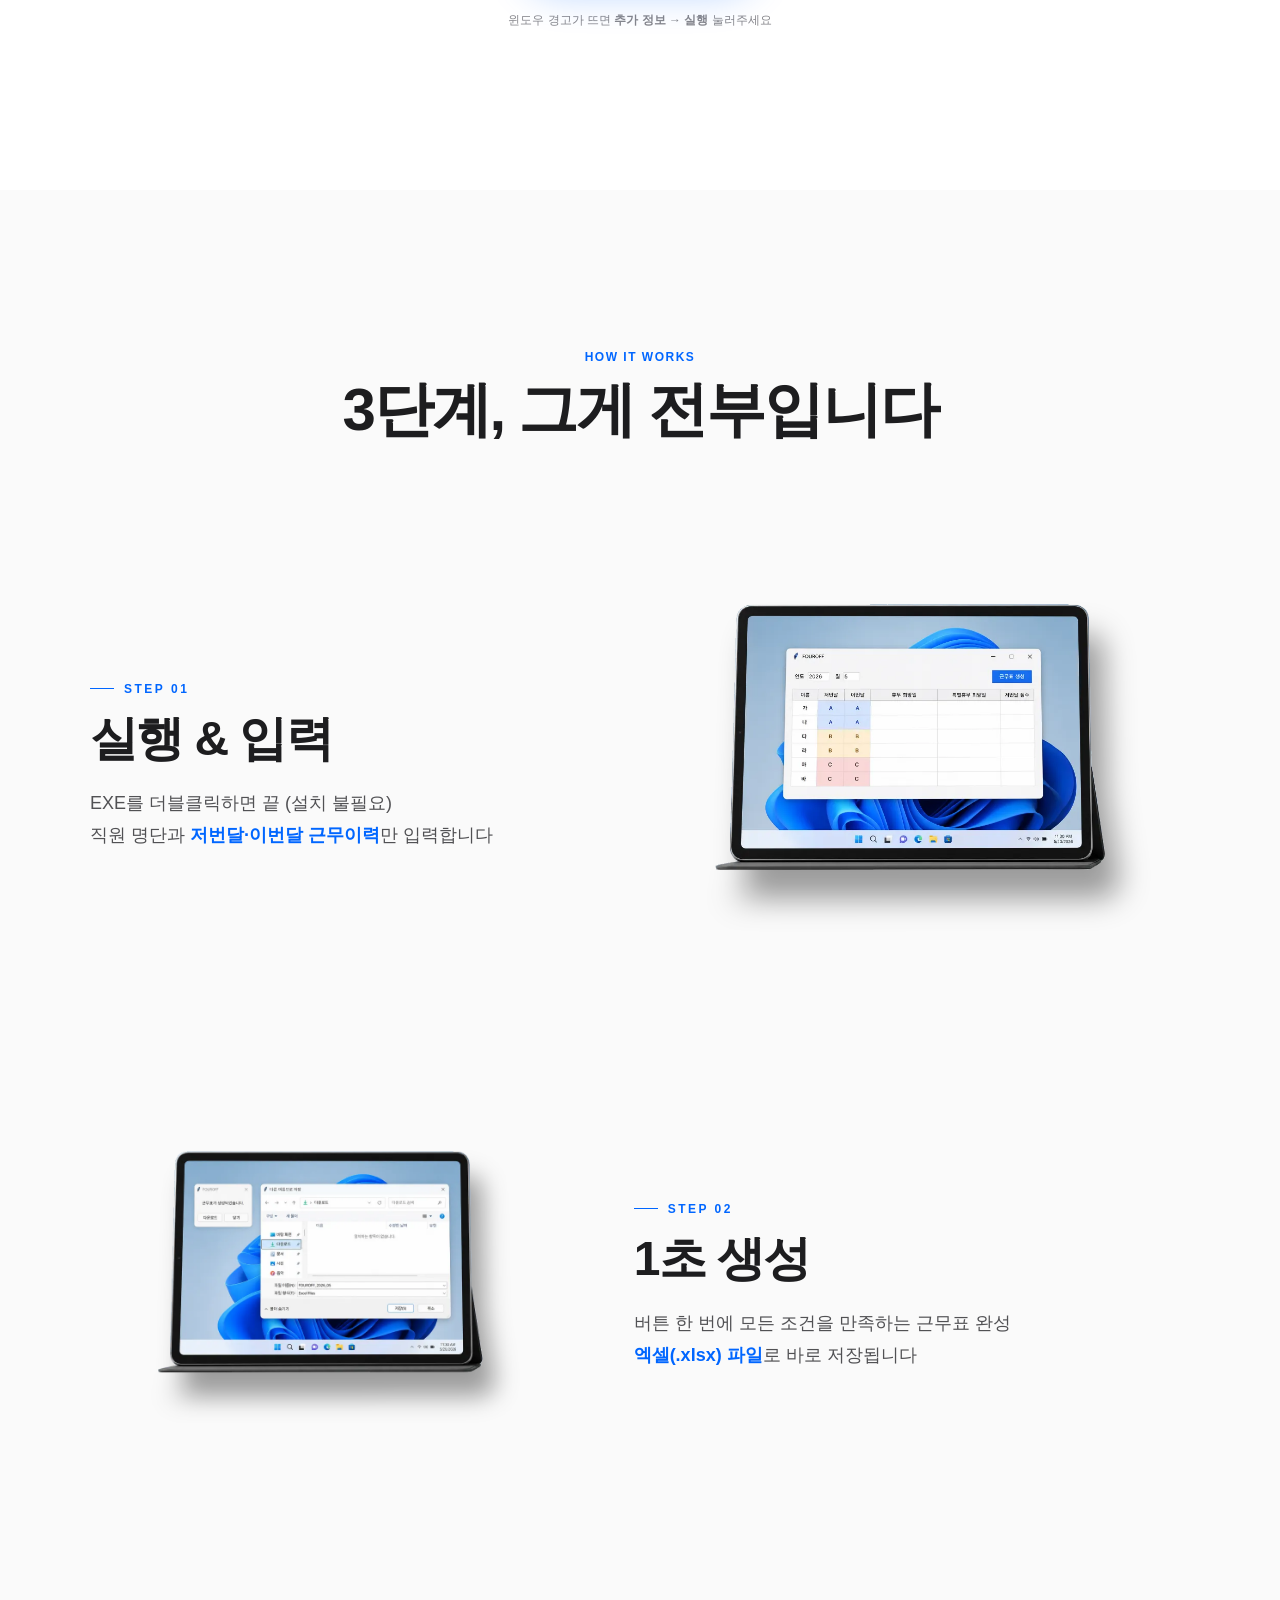
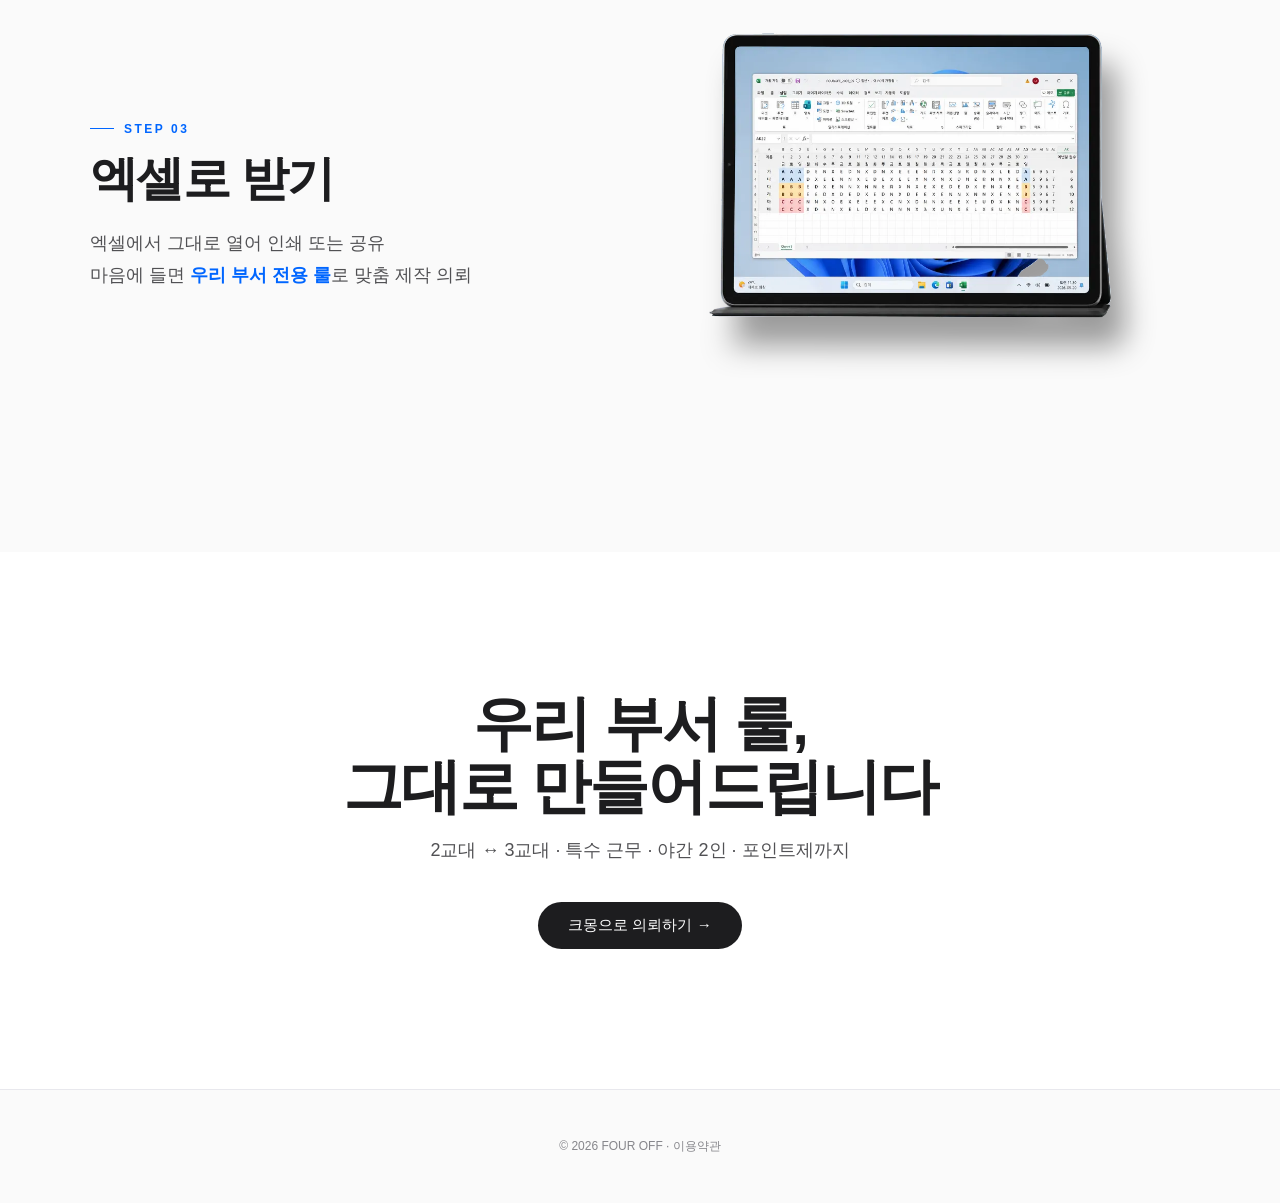
==== commit dd3678ad: "update" ====
--- a/pages/custom.html
+++ b/pages/custom.html
@@ -46,14 +46,11 @@
   /* 다운로드 섹션 - 간결하게 */
   .download-section{padding:180px 32px 160px;background:#fff;text-align:center;}
   .dl-headline{font-size:72px;font-weight:600;letter-spacing:-2.8px;line-height:1.05;margin-bottom:56px;color:#1d1d1f;}
-  .dl-btn{display:inline-flex;align-items:center;gap:14px;background:#0066ff;color:#fff;padding:22px 40px 22px 32px;border-radius:980px;font-size:18px;font-weight:600;cursor:pointer;transition:all .3s;box-shadow:0 16px 40px rgba(0,102,255,.32), 0 6px 14px rgba(0,0,0,.08);position:relative;overflow:hidden;border:none;text-decoration:none;}
+  .dl-btn{display:inline-flex;align-items:center;background:#0066ff;color:#fff;padding:22px 40px;border-radius:980px;font-size:18px;font-weight:600;cursor:pointer;transition:all .3s;box-shadow:0 16px 40px rgba(0,102,255,.32), 0 6px 14px rgba(0,0,0,.08);position:relative;overflow:hidden;border:none;text-decoration:none;}
   .dl-btn:hover{background:#0052cc;transform:translateY(-2px);box-shadow:0 20px 50px rgba(0,102,255,.4), 0 8px 16px rgba(0,0,0,.1);}
   .dl-btn:active{transform:translateY(0);}
   .dl-btn.disabled{cursor:not-allowed;opacity:.85;}
   .dl-btn.disabled:hover{background:#0066ff;transform:none;box-shadow:0 16px 40px rgba(0,102,255,.32), 0 6px 14px rgba(0,0,0,.08);}
-  .dl-btn .icon{color:#fbbf24;font-size:22px;font-weight:700;display:flex;align-items:center;justify-content:center;animation:bounce 2s ease-in-out infinite;}
-  .dl-btn.disabled .icon{animation:none;}
-  @keyframes bounce{0%,100%{transform:translateY(0);}50%{transform:translateY(3px);}}
   .dl-note{margin-top:32px;font-size:12px;color:#86868b;line-height:1.6;}
 
   /* 디바이스 분기 */
@@ -115,7 +112,7 @@
     .hero-title{font-size:32px;letter-spacing:-1.3px;margin-bottom:40px;}
     .download-section{padding:100px 20px 100px;}
     .dl-headline{font-size:40px;letter-spacing:-1.6px;}
-    .dl-btn{padding:18px 28px 18px 22px;font-size:15px;}
+    .dl-btn{padding:18px 28px;font-size:15px;}
     .dl-btn .icon{width:30px;height:30px;font-size:15px;}
     .exe-intro{padding:80px 20px 50px;}
     .exe-title{font-size:32px;letter-spacing:-1.2px;}
@@ -164,13 +161,11 @@
     <h2 class="dl-headline">말 필요없이<br>직접 써보세요</h2>
 
     <a href="../exe/fouroff.exe" download class="dl-btn dl-pc">
-      <span class="icon">↓</span>
       <span>프로그램 다운로드</span>
     </a>
 
     <span class="dl-btn dl-mobile disabled">
-      <span class="icon">✕</span>
-      <span>PC 에서만 다운로드 가능</span>
+      <span>PC 에서만 다운로드</span>
     </span>
 
     <p class="dl-note">
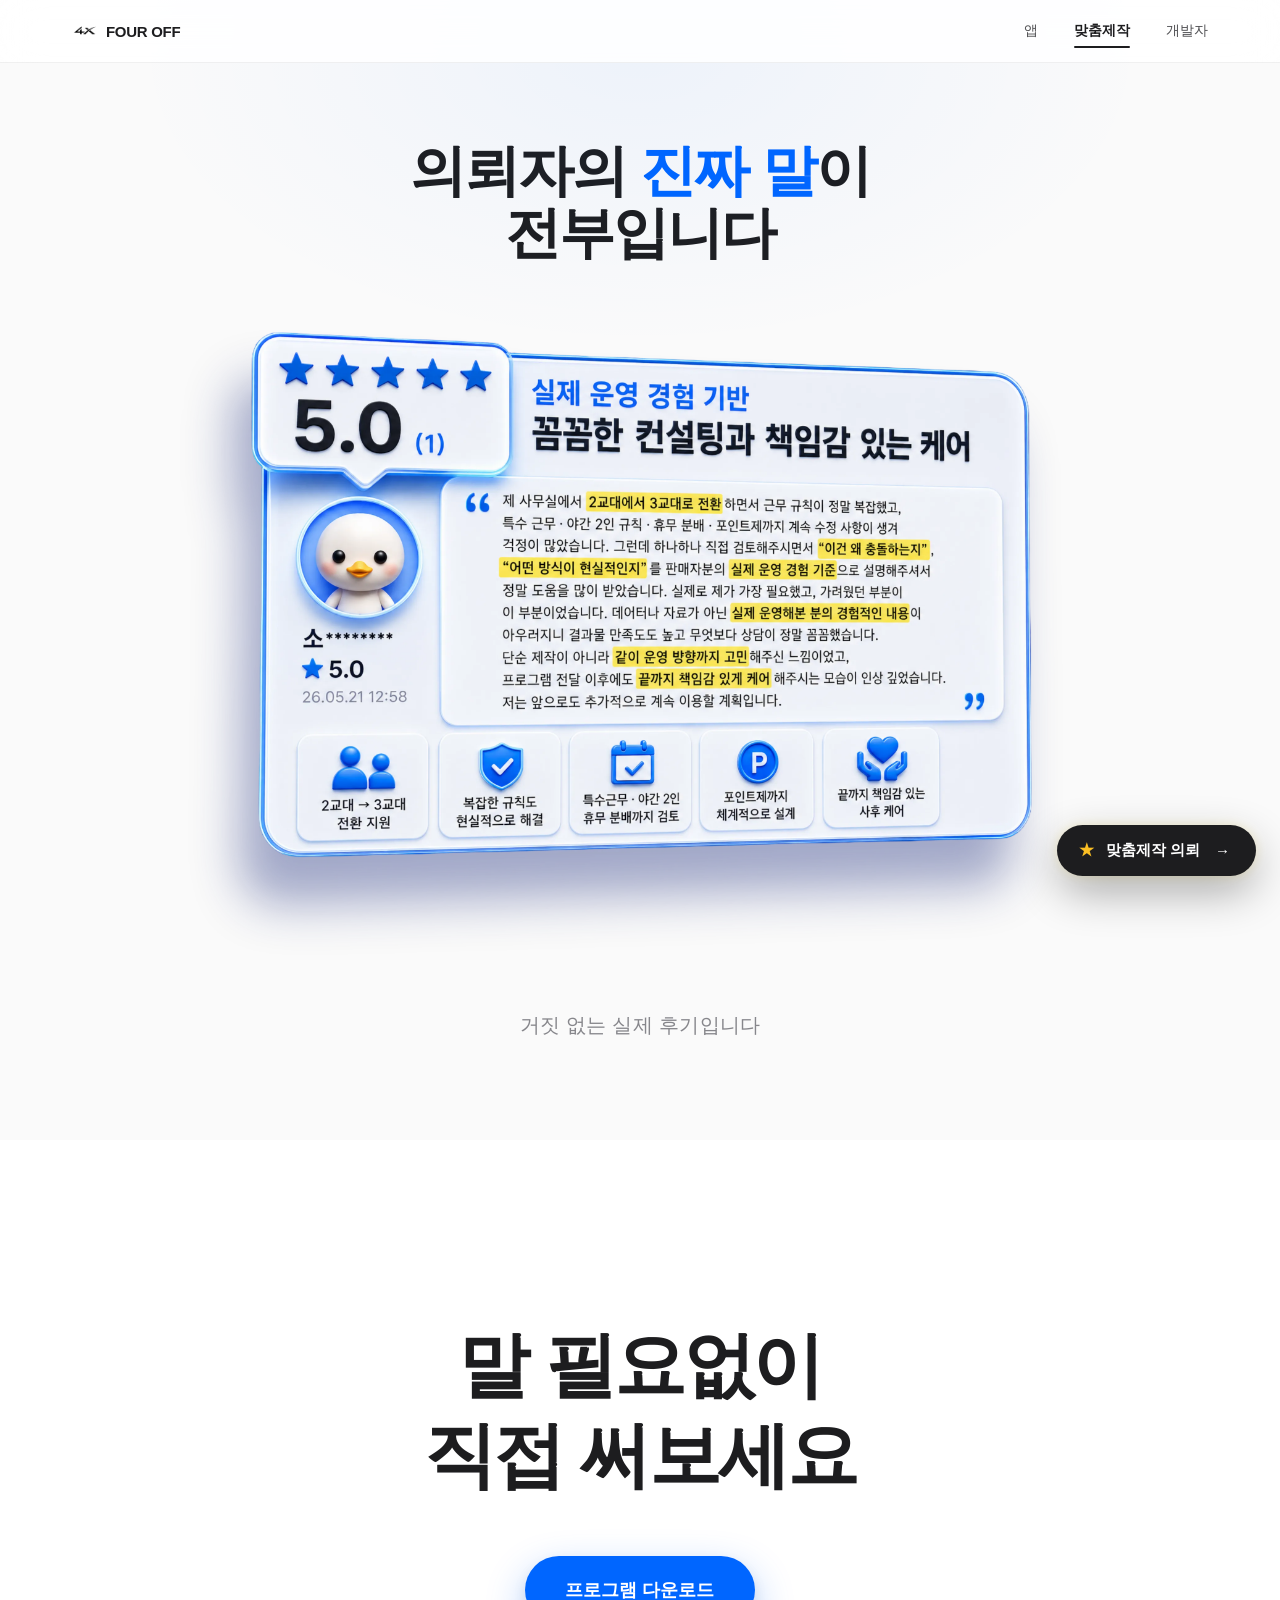
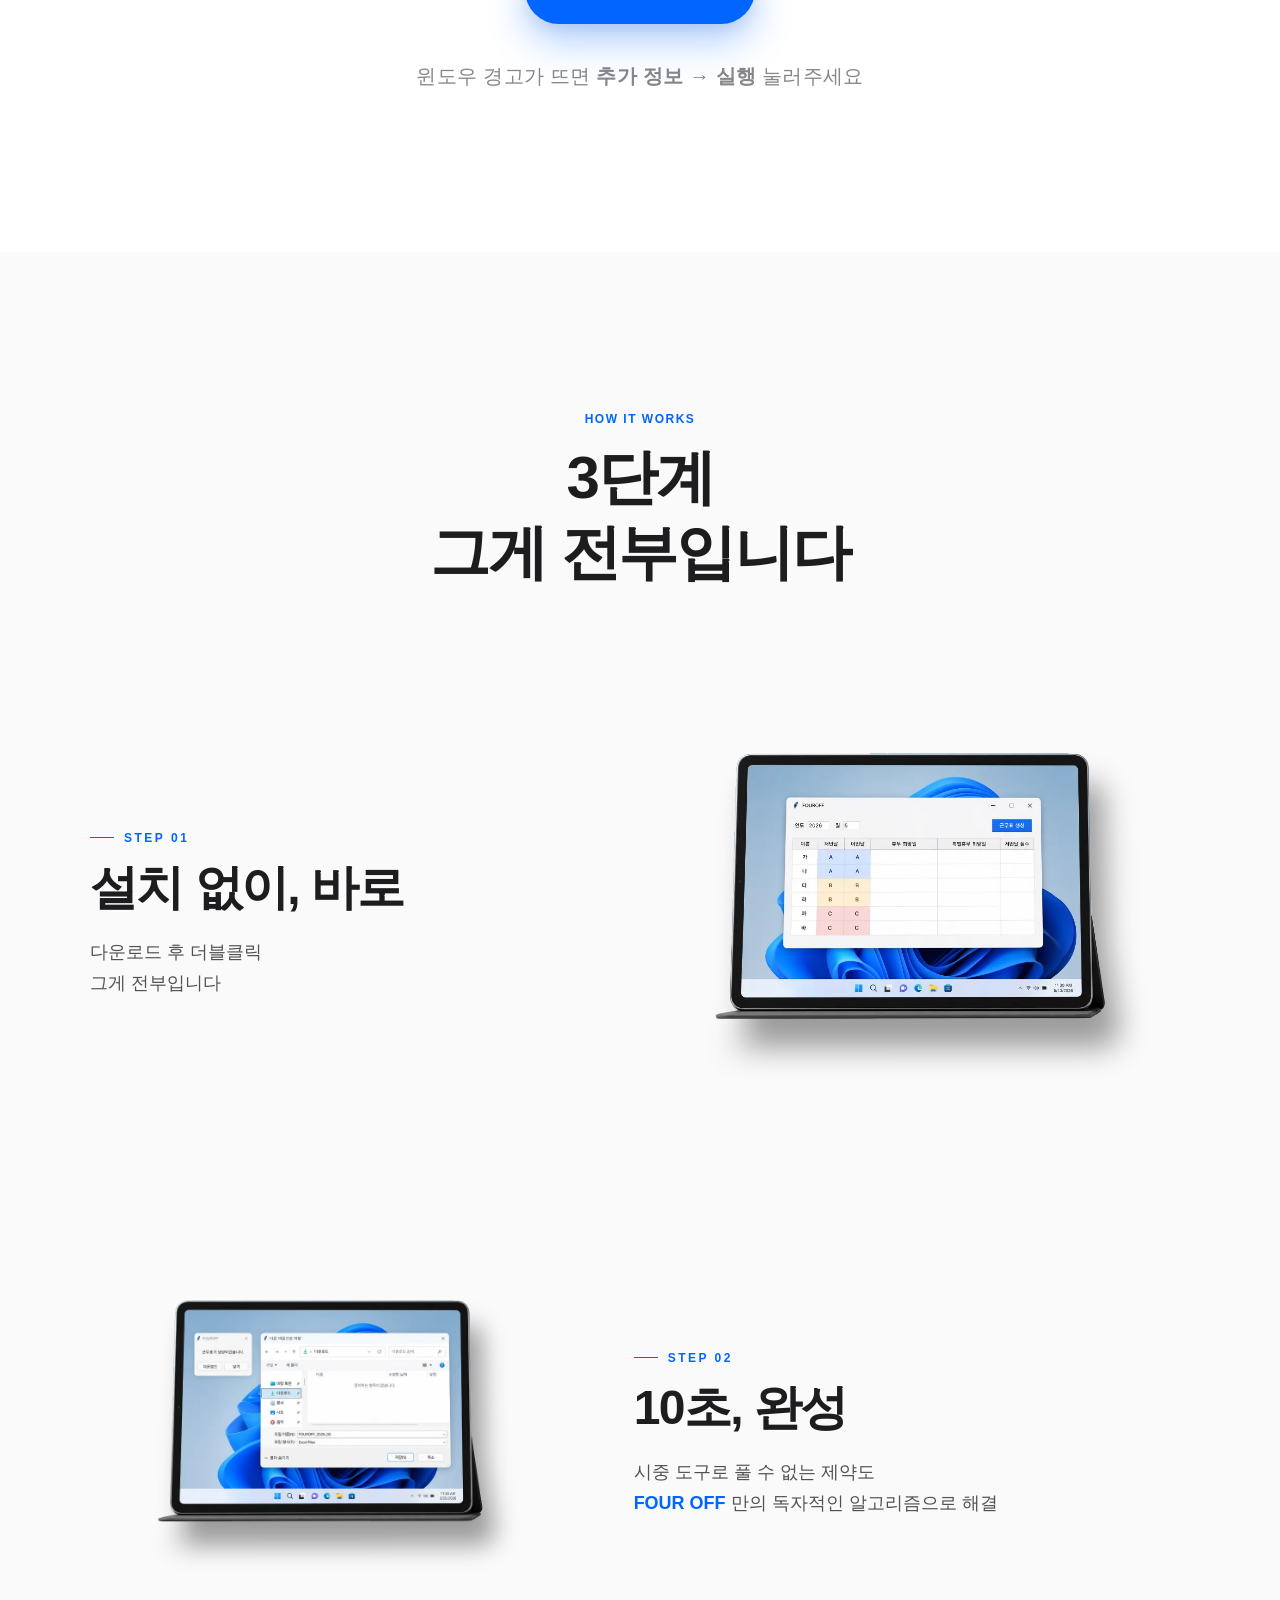
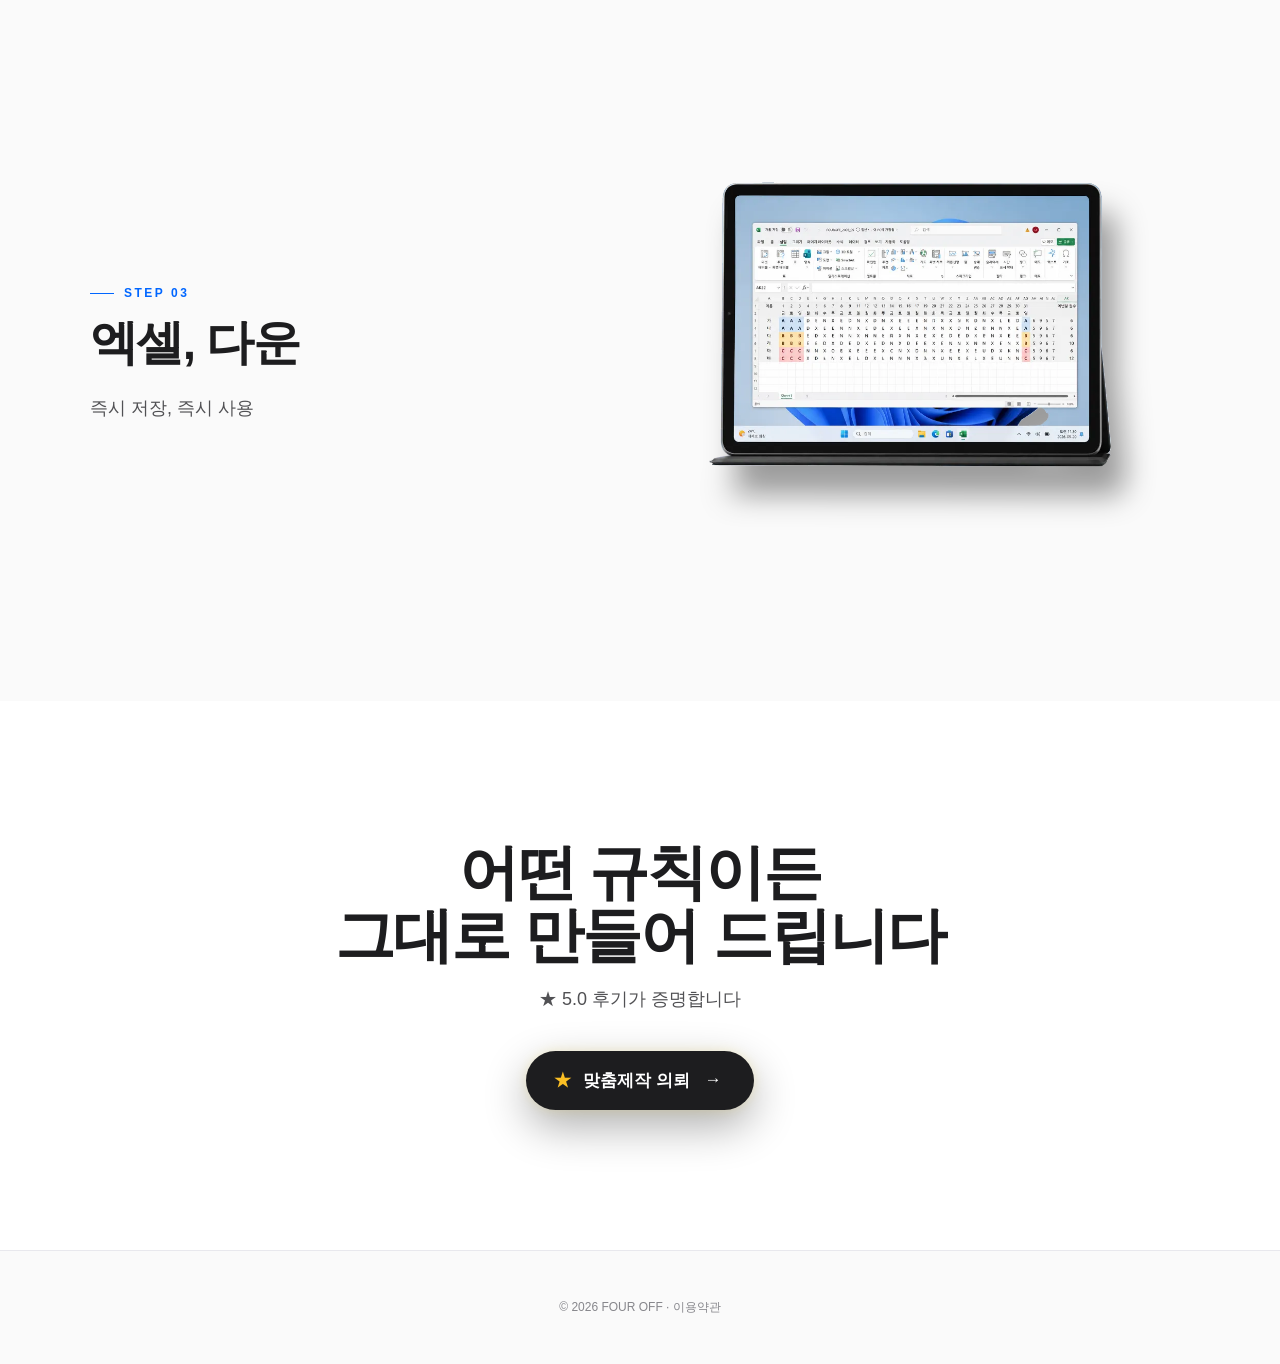
==== commit b00b98a1: "update" ====
--- a/pages/custom.html
+++ b/pages/custom.html
@@ -41,17 +41,17 @@
   .review-frame{position:relative;max-width:1000px;width:100%;margin:0 auto;aspect-ratio:3/2;}
   .review-frame img{width:100%;height:100%;object-fit:contain;opacity:0;transition:opacity .6s ease;}
   .review-frame img.loaded{opacity:1;}
-  .review-caption{text-align:center;font-size:14px;color:#86868b;letter-spacing:.3px;margin-top:16px;font-weight:500;}
+  .review-caption{text-align:center;font-size:20px;color:#86868b;letter-spacing:.3px;margin-top:24px;font-weight:500;line-height:1.5;}
 
   /* 다운로드 섹션 - 간결하게 */
   .download-section{padding:180px 32px 160px;background:#fff;text-align:center;}
-  .dl-headline{font-size:72px;font-weight:600;letter-spacing:-2.8px;line-height:1.05;margin-bottom:56px;color:#1d1d1f;}
+  .dl-headline{font-size:72px;font-weight:600;letter-spacing:-2.8px;line-height:1.25;margin-bottom:56px;color:#1d1d1f;}
   .dl-btn{display:inline-flex;align-items:center;background:#0066ff;color:#fff;padding:22px 40px;border-radius:980px;font-size:18px;font-weight:600;cursor:pointer;transition:all .3s;box-shadow:0 16px 40px rgba(0,102,255,.32), 0 6px 14px rgba(0,0,0,.08);position:relative;overflow:hidden;border:none;text-decoration:none;}
   .dl-btn:hover{background:#0052cc;transform:translateY(-2px);box-shadow:0 20px 50px rgba(0,102,255,.4), 0 8px 16px rgba(0,0,0,.1);}
   .dl-btn:active{transform:translateY(0);}
   .dl-btn.disabled{cursor:not-allowed;opacity:.85;}
   .dl-btn.disabled:hover{background:#0066ff;transform:none;box-shadow:0 16px 40px rgba(0,102,255,.32), 0 6px 14px rgba(0,0,0,.08);}
-  .dl-note{margin-top:32px;font-size:12px;color:#86868b;line-height:1.6;}
+  .dl-note{margin-top:32px;font-size:20px;color:#86868b;line-height:1.6;font-weight:500;letter-spacing:.3px;}
 
   /* 디바이스 분기 */
   .dl-pc{display:inline-block;}
@@ -63,7 +63,7 @@
   /* 작동원리 (EXE step) */
   .exe-intro{padding:160px 32px 80px;background:#fafafa;text-align:center;}
   .exe-tag{font-size:12px;color:#0066ff;letter-spacing:1.5px;font-weight:600;margin-bottom:14px;}
-  .exe-title{font-size:60px;font-weight:600;letter-spacing:-2.2px;line-height:1.05;color:#1d1d1f;}
+  .exe-title{font-size:60px;font-weight:600;letter-spacing:-2.2px;line-height:1.25;color:#1d1d1f;}
 
   .exe-wrap{padding:60px 32px 160px;background:#fafafa;}
   .exe-step{max-width:1100px;margin:0 auto 180px;display:grid;grid-template-columns:1fr 1.2fr;gap:80px;align-items:center;position:relative;}
@@ -89,8 +89,11 @@
   .cta-section{padding:140px 32px;background:#fff;text-align:center;}
   .cta-title{font-size:60px;font-weight:600;letter-spacing:-2px;line-height:1.05;margin-bottom:20px;}
   .cta-sub{font-size:18px;color:#515154;margin-bottom:40px;}
-  .cta-btn{display:inline-block;background:#1d1d1f;color:#fff;padding:14px 30px;border-radius:980px;font-size:15px;font-weight:500;cursor:pointer;transition:all .2s;}
-  .cta-btn:hover{background:#000;transform:translateY(-1px);}
+  .cta-btn{display:inline-flex;align-items:center;gap:12px;background:#1d1d1f;color:#fff;padding:18px 32px 18px 28px;border-radius:980px;font-size:17px;font-weight:600;cursor:pointer;transition:box-shadow .4s ease;text-decoration:none;box-shadow:0 0 12px rgba(255,215,0,.15), 0 16px 44px rgba(0,0,0,.32);animation:ctaFloat 3s ease-in-out infinite;}
+  .cta-btn:hover{box-shadow:0 0 30px rgba(255,215,0,.5), 0 16px 44px rgba(0,0,0,.32);}
+  .cta-btn .star{color:#fbbf24;font-size:17px;}
+  .cta-btn .arrow{font-size:17px;margin-left:3px;color:#fff;}
+  @keyframes ctaFloat{0%,100%{transform:translateY(0);}50%{transform:translateY(-6px);}}
 
   /* footer */
   .footer{padding:48px 32px;background:#fafafa;border-top:.5px solid #e8e8ed;text-align:center;font-size:12px;color:#86868b;}
@@ -111,11 +114,13 @@
     .hero{padding:100px 20px 80px;}
     .hero-title{font-size:32px;letter-spacing:-1.3px;margin-bottom:40px;}
     .download-section{padding:100px 20px 100px;}
-    .dl-headline{font-size:40px;letter-spacing:-1.6px;}
+    .dl-headline{font-size:40px;letter-spacing:-1.6px;line-height:1.3;}
+    .review-caption{font-size:15px;margin-top:18px;}
+    .dl-note{font-size:15px;margin-top:24px;}
     .dl-btn{padding:18px 28px;font-size:15px;}
     .dl-btn .icon{width:30px;height:30px;font-size:15px;}
     .exe-intro{padding:80px 20px 50px;}
-    .exe-title{font-size:32px;letter-spacing:-1.2px;}
+    .exe-title{font-size:32px;letter-spacing:-1.2px;line-height:1.3;}
     .exe-wrap{padding:40px 20px 100px;}
     .exe-step{grid-template-columns:1fr;gap:32px;margin-bottom:100px;}
     .exe-step.reverse .exe-step-text{order:1;}
@@ -176,7 +181,7 @@
   <!-- 작동원리 STEP -->
   <section class="exe-intro">
     <div class="exe-tag">HOW IT WORKS</div>
-    <h2 class="exe-title">3단계, 그게 전부입니다</h2>
+    <h2 class="exe-title">3단계<br>그게 전부입니다</h2>
   </section>
 
   <section class="exe-wrap">
@@ -184,8 +189,8 @@
     <div class="exe-step">
       <div class="exe-step-text">
         <div class="num">STEP 01</div>
-        <h3>실행 & 입력</h3>
-        <p>EXE를 더블클릭하면 끝 (설치 불필요)<br>직원 명단과 <b>저번달·이번달 근무이력</b>만 입력합니다</p>
+        <h3>설치 없이, 바로</h3>
+        <p>다운로드 후 더블클릭<br>그게 전부입니다</p>
       </div>
       <div class="exe-step-img"><div class="exe-step-img-inner"><img src="../images/web_exe_step1.webp" alt="EXE 실행"></div></div>
     </div>
@@ -193,8 +198,8 @@
     <div class="exe-step reverse">
       <div class="exe-step-text">
         <div class="num">STEP 02</div>
-        <h3>1초 생성</h3>
-        <p>버튼 한 번에 모든 조건을 만족하는 근무표 완성<br><b>엑셀(.xlsx) 파일</b>로 바로 저장됩니다</p>
+        <h3>10초, 완성</h3>
+        <p>시중 도구로 풀 수 없는 제약도<br><b>FOUR OFF</b> 만의 독자적인 알고리즘으로 해결</p>
       </div>
       <div class="exe-step-img"><div class="exe-step-img-inner"><img src="../images/web_exe_step2.webp" alt="근무표 생성"></div></div>
     </div>
@@ -202,8 +207,8 @@
     <div class="exe-step">
       <div class="exe-step-text">
         <div class="num">STEP 03</div>
-        <h3>엑셀로 받기</h3>
-        <p>엑셀에서 그대로 열어 인쇄 또는 공유<br>마음에 들면 <b>우리 부서 전용 룰</b>로 맞춤 제작 의뢰</p>
+        <h3>엑셀, 다운</h3>
+        <p>즉시 저장, 즉시 사용</p>
       </div>
       <div class="exe-step-img"><div class="exe-step-img-inner"><img src="../images/web_exe_step3.webp" alt="엑셀 결과"></div></div>
     </div>
@@ -212,9 +217,13 @@
 
   <!-- CTA -->
   <section class="cta-section">
-    <h2 class="cta-title">우리 부서 룰,<br>그대로 만들어드립니다</h2>
-    <p class="cta-sub">2교대 ↔ 3교대 · 특수 근무 · 야간 2인 · 포인트제까지</p>
-    <a href="https://kmong.com/@%ED%8F%AC%EC%98%A4%ED%94%84" target="_blank" class="cta-btn">크몽으로 의뢰하기 →</a>
+    <h2 class="cta-title">어떤 규칙이든<br>그대로 만들어 드립니다</h2>
+    <p class="cta-sub">★ 5.0 후기가 증명합니다</p>
+    <a href="https://kmong.com/@%ED%8F%AC%EC%98%A4%ED%94%84" target="_blank" class="cta-btn">
+      <span class="star">★</span>
+      <span>맞춤제작 의뢰</span>
+      <span class="arrow">→</span>
+    </a>
   </section>
 
   <!-- footer -->
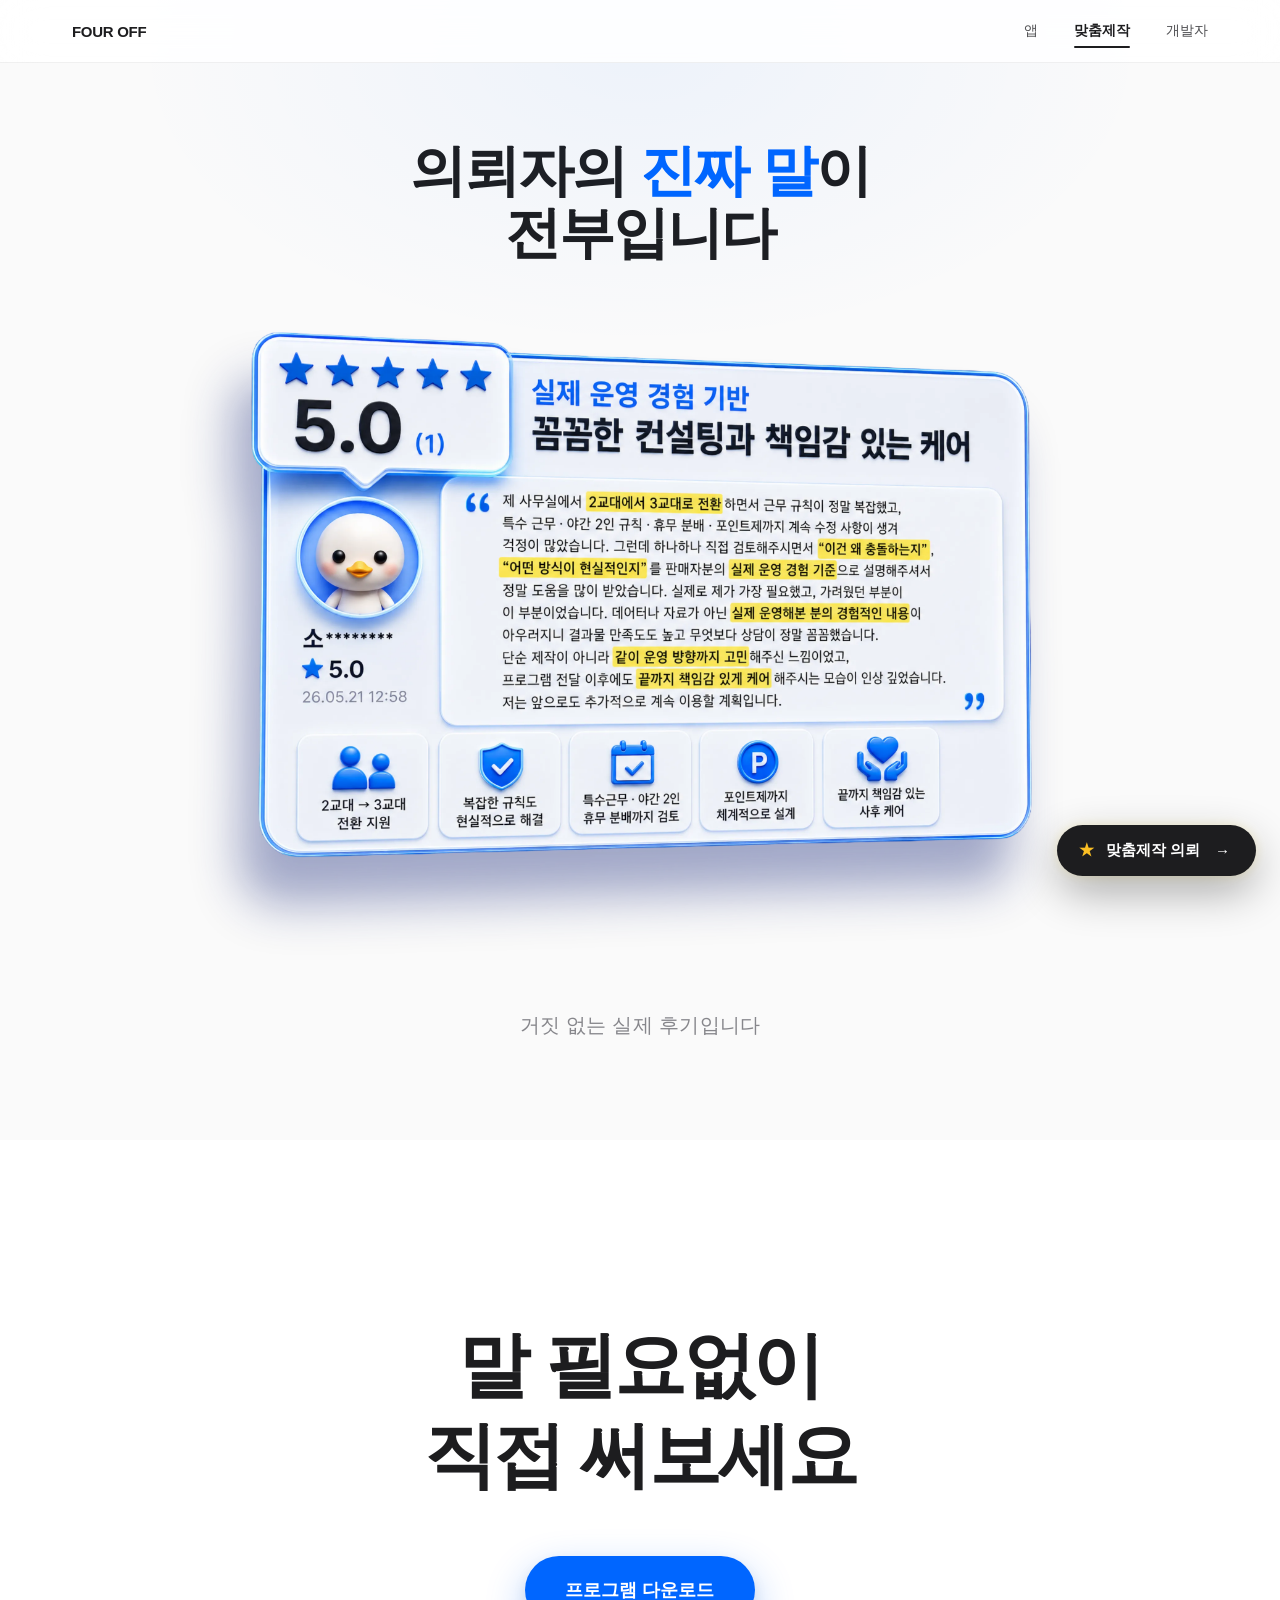
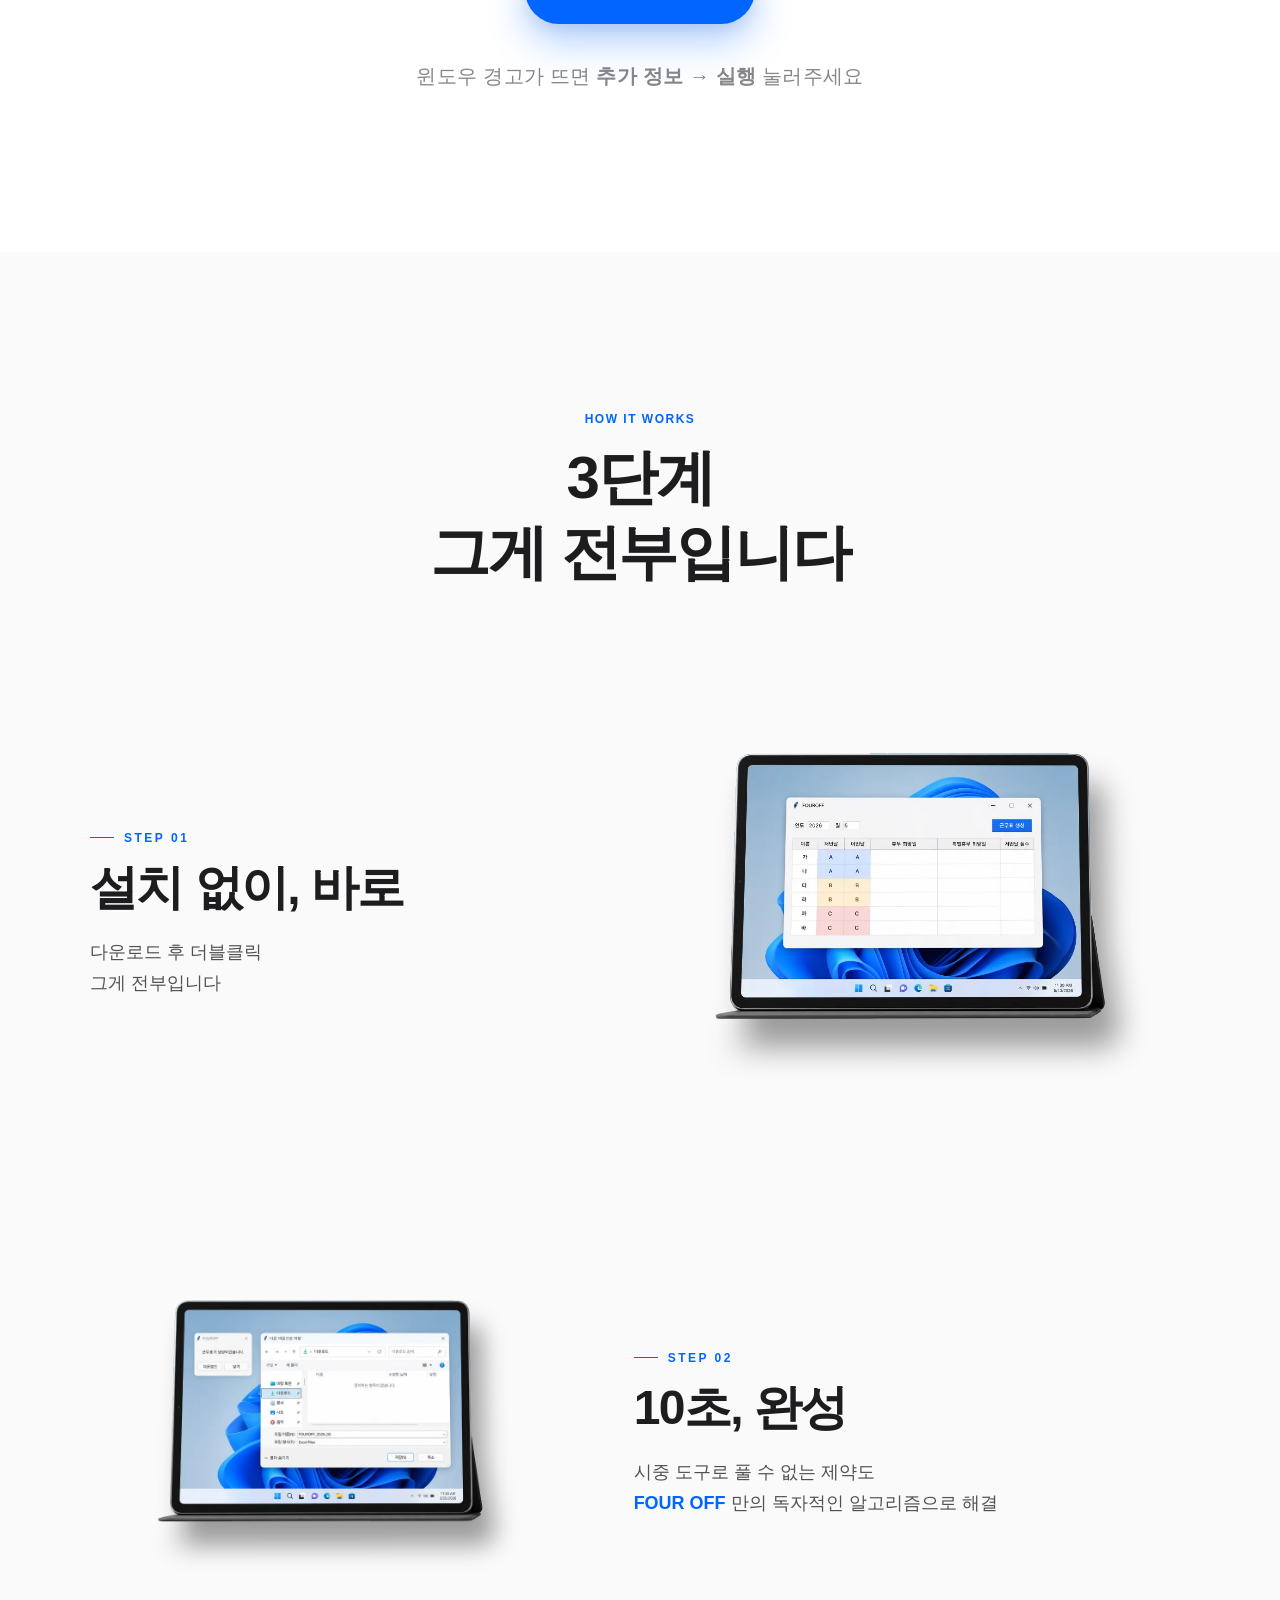
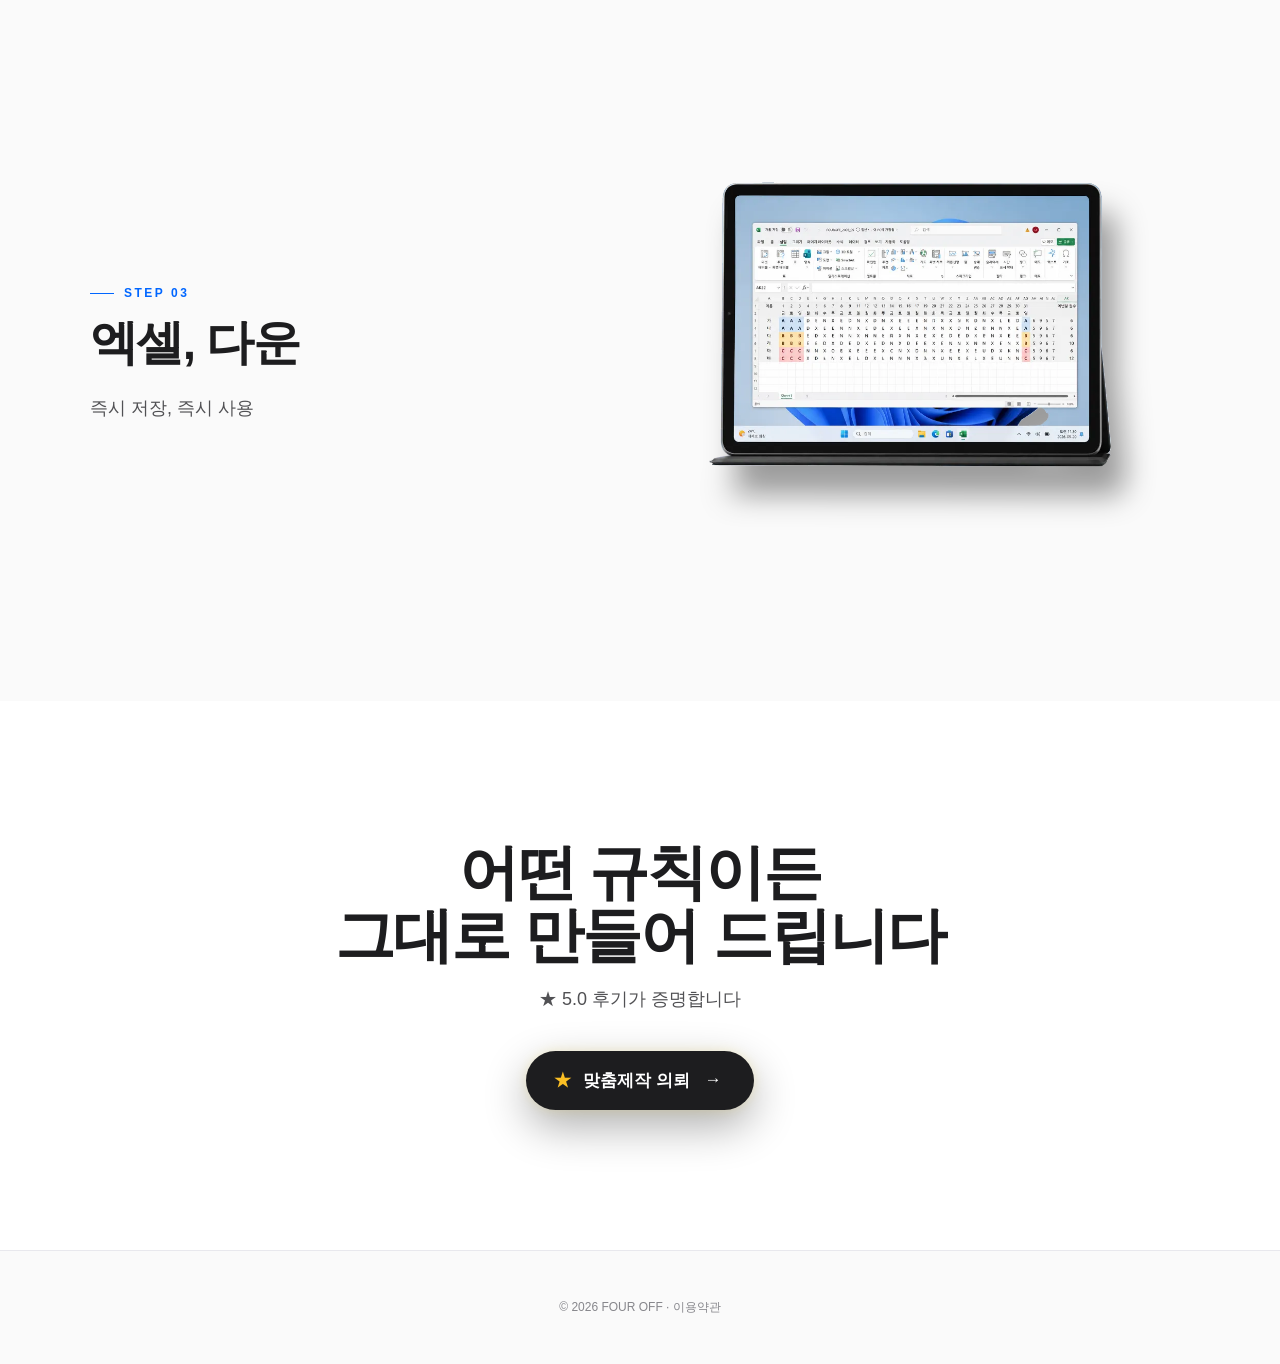
==== commit d40ae775: "update" ====
--- a/pages/custom.html
+++ b/pages/custom.html
@@ -138,7 +138,6 @@
 <nav class="main-nav">
   <div class="nav-inner">
     <a href="../index.html" class="nav-brand">
-      <img src="../images/web_icon.png" alt="">
       <span>FOUR OFF</span>
     </a>
     <div class="nav-menu">
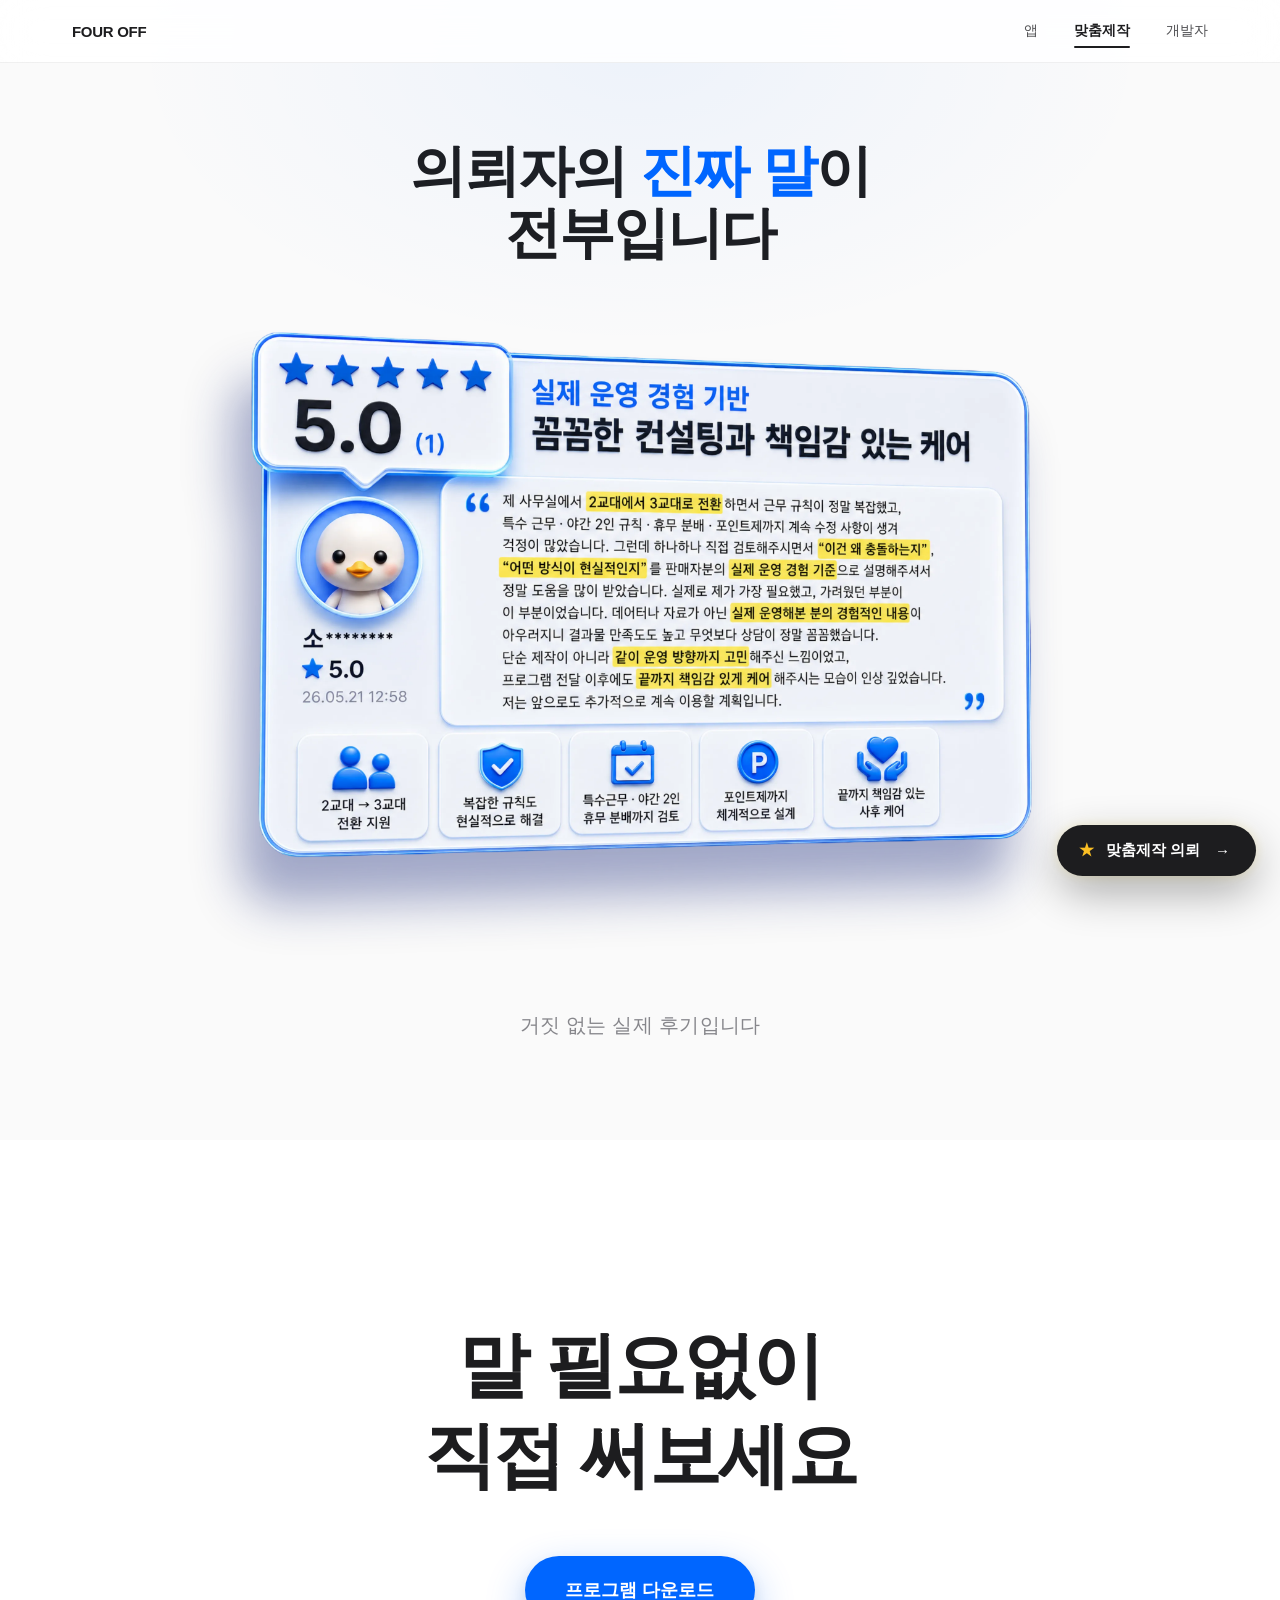
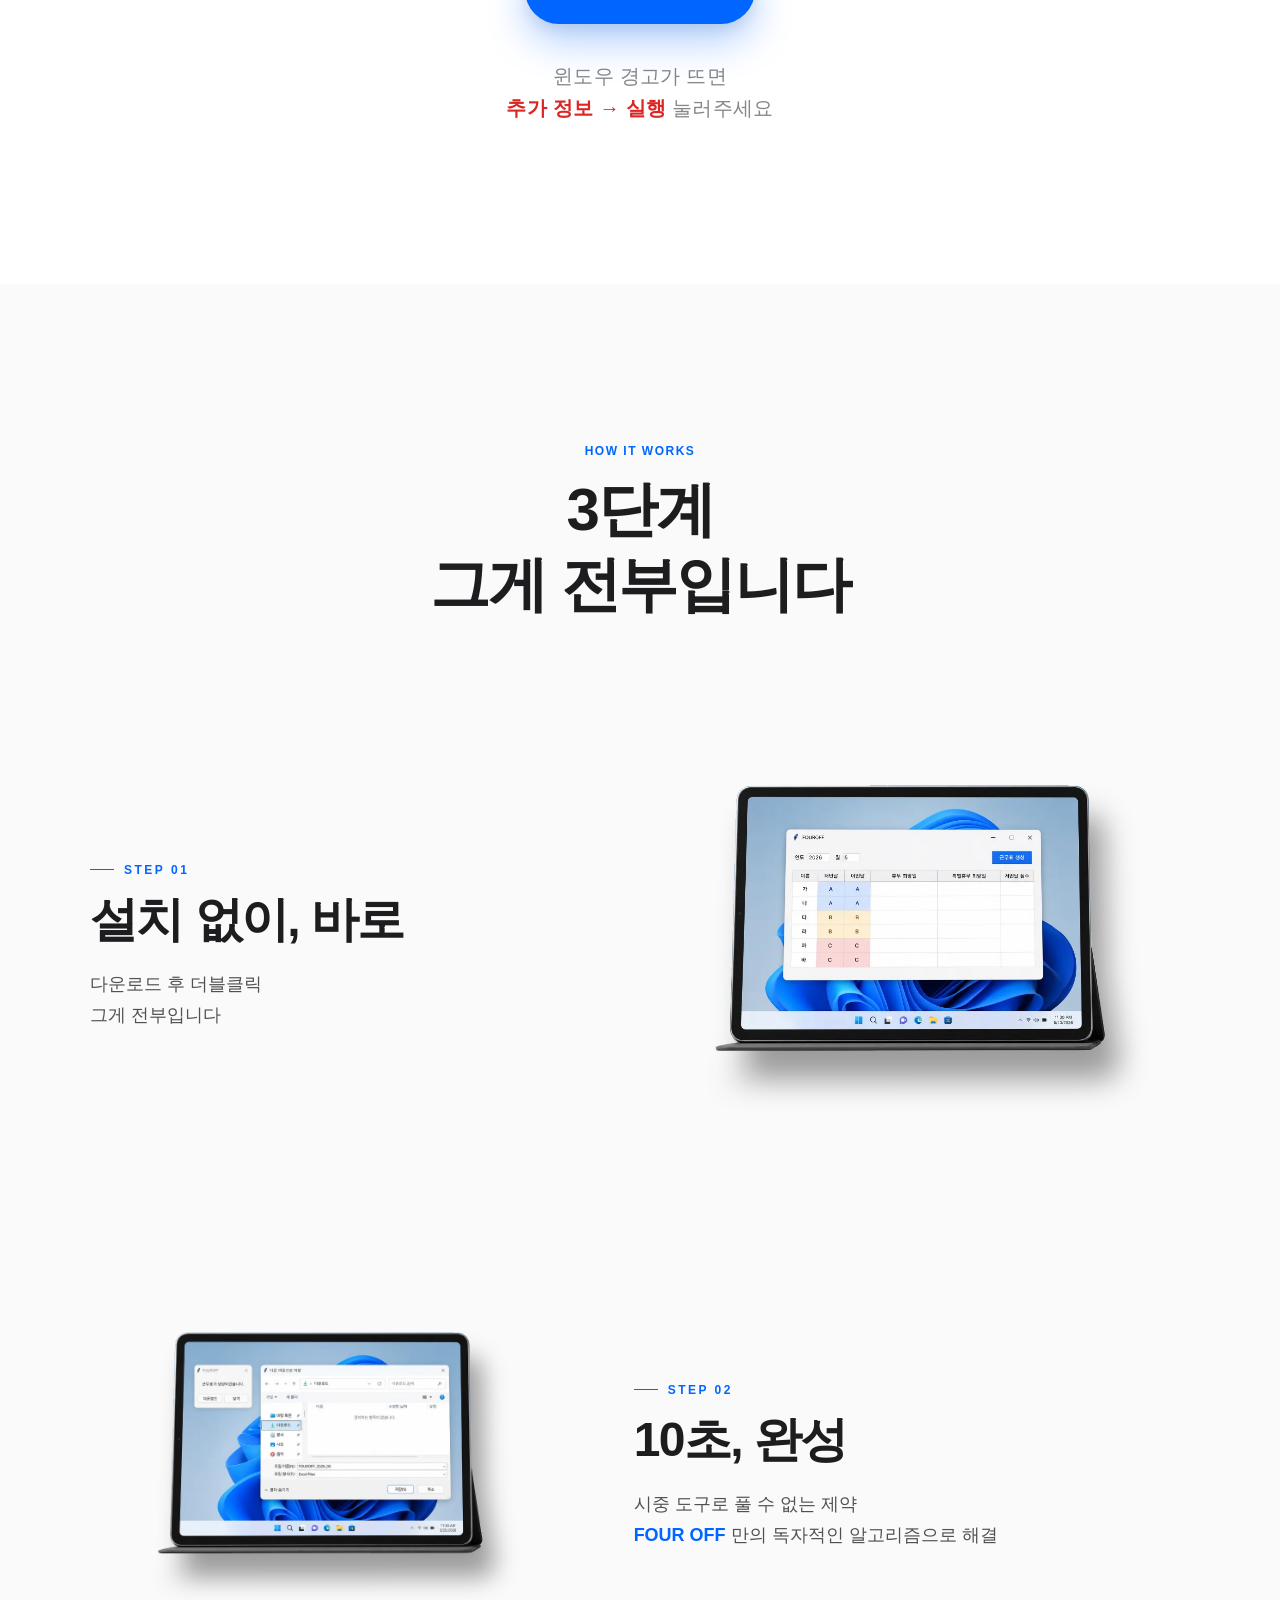
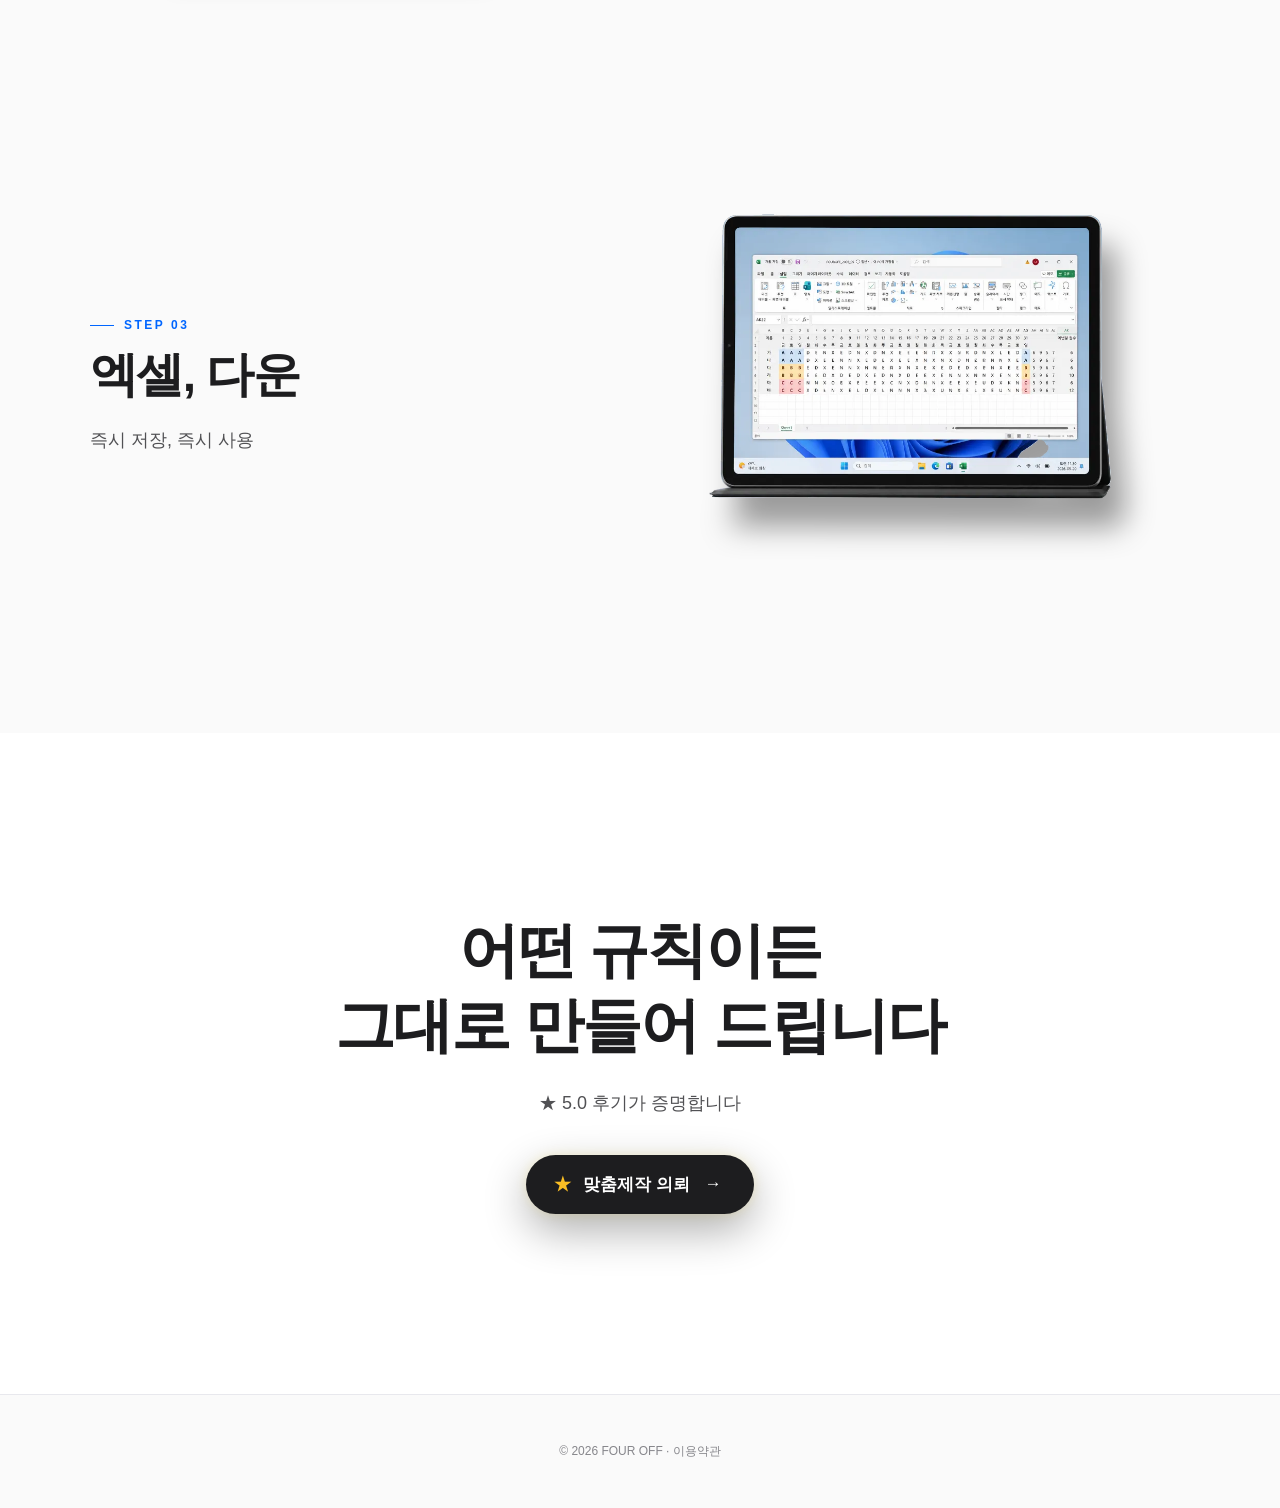
==== commit 8a8643d1: "update" ====
--- a/pages/custom.html
+++ b/pages/custom.html
@@ -52,6 +52,7 @@
   .dl-btn.disabled{cursor:not-allowed;opacity:.85;}
   .dl-btn.disabled:hover{background:#0066ff;transform:none;box-shadow:0 16px 40px rgba(0,102,255,.32), 0 6px 14px rgba(0,0,0,.08);}
   .dl-note{margin-top:32px;font-size:20px;color:#86868b;line-height:1.6;font-weight:500;letter-spacing:.3px;}
+  .dl-note .red{color:#dc2626;}
 
   /* 디바이스 분기 */
   .dl-pc{display:inline-block;}
@@ -86,8 +87,8 @@
   .exe-step.in .exe-step-img{opacity:1;transition-delay:.2s;}
 
   /* CTA */
-  .cta-section{padding:140px 32px;background:#fff;text-align:center;}
-  .cta-title{font-size:60px;font-weight:600;letter-spacing:-2px;line-height:1.05;margin-bottom:20px;}
+  .cta-section{padding:180px 32px;background:#fff;text-align:center;}
+  .cta-title{font-size:60px;font-weight:600;letter-spacing:-2px;line-height:1.25;margin-bottom:28px;}
   .cta-sub{font-size:18px;color:#515154;margin-bottom:40px;}
   .cta-btn{display:inline-flex;align-items:center;gap:12px;background:#1d1d1f;color:#fff;padding:18px 32px 18px 28px;border-radius:980px;font-size:17px;font-weight:600;cursor:pointer;transition:box-shadow .4s ease;text-decoration:none;box-shadow:0 0 12px rgba(255,215,0,.15), 0 16px 44px rgba(0,0,0,.32);animation:ctaFloat 3s ease-in-out infinite;}
   .cta-btn:hover{box-shadow:0 0 30px rgba(255,215,0,.5), 0 16px 44px rgba(0,0,0,.32);}
@@ -127,7 +128,7 @@
     .exe-step.reverse .exe-step-img{order:2;}
     .exe-step-text h3{font-size:30px;letter-spacing:-1.2px;}
     .exe-step-text p{font-size:15px;}
-    .cta-title{font-size:36px;}
+    .cta-title{font-size:36px;line-height:1.3;}
     .balloon{right:16px;bottom:16px;padding:14px 22px 14px 18px;font-size:13px;}
   }
 </style>
@@ -173,7 +174,7 @@
     </span>
 
     <p class="dl-note">
-      윈도우 경고가 뜨면 <b>추가 정보 → 실행</b> 눌러주세요
+      윈도우 경고가 뜨면<br><b class="red">추가 정보 → 실행</b> 눌러주세요
     </p>
   </section>
 
@@ -198,7 +199,7 @@
       <div class="exe-step-text">
         <div class="num">STEP 02</div>
         <h3>10초, 완성</h3>
-        <p>시중 도구로 풀 수 없는 제약도<br><b>FOUR OFF</b> 만의 독자적인 알고리즘으로 해결</p>
+        <p>시중 도구로 풀 수 없는 제약<br><b>FOUR OFF</b> 만의 독자적인 알고리즘으로 해결</p>
       </div>
       <div class="exe-step-img"><div class="exe-step-img-inner"><img src="../images/web_exe_step2.webp" alt="근무표 생성"></div></div>
     </div>
